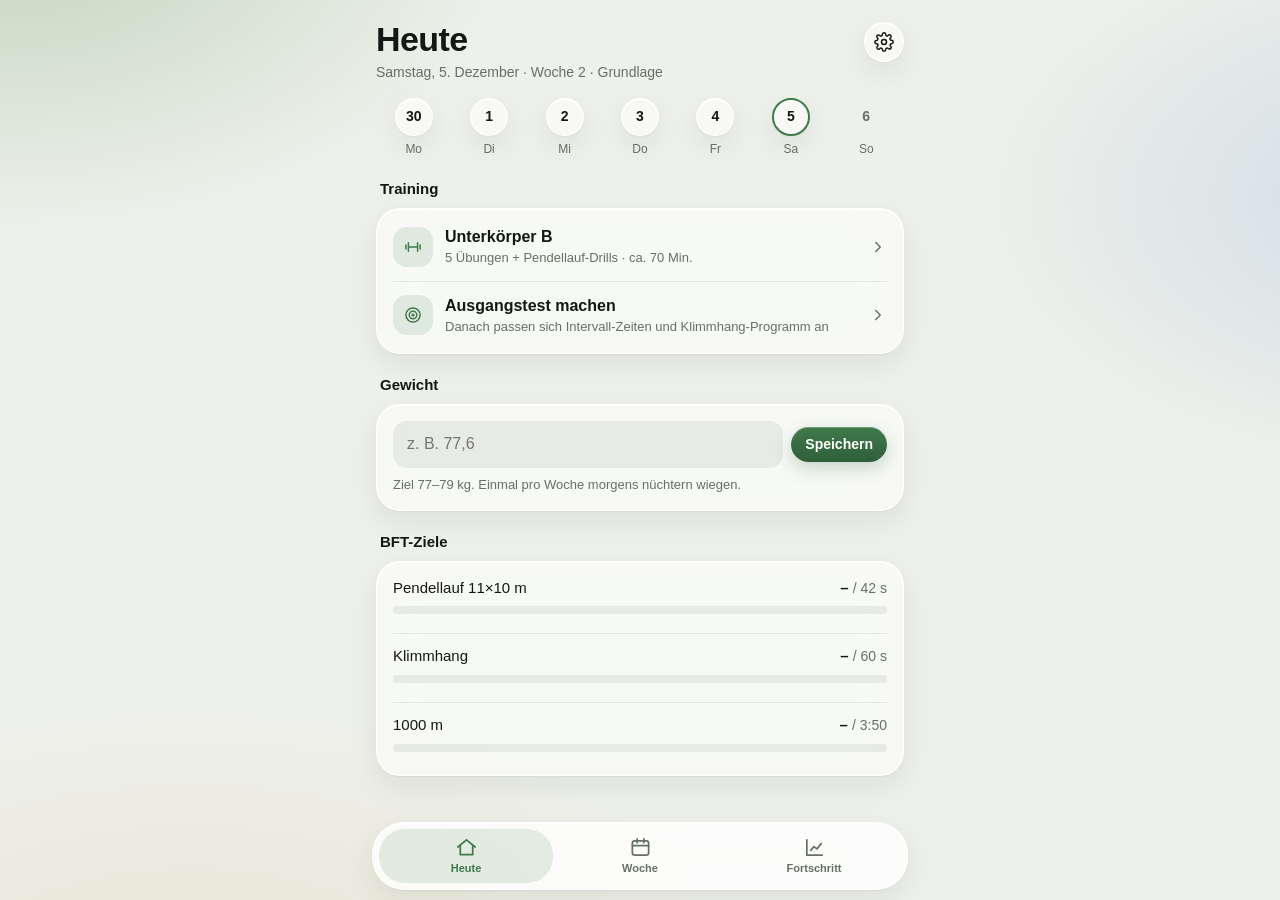
==== index.html @ 56cf2234 "Sporttest Karrierecenter: Termin + automatische Vorbereitung" ====
<!DOCTYPE html>
<html lang="de">
<head>
<meta charset="utf-8">
<meta name="viewport" content="width=device-width, initial-scale=1, viewport-fit=cover">
<title>BFT-Coach Fallschirmjäger</title>
<meta name="apple-mobile-web-app-capable" content="yes">
<meta name="mobile-web-app-capable" content="yes">
<meta name="apple-mobile-web-app-title" content="BFT-Coach">
<meta name="theme-color" content="#2f3b2a">
<style>
  :root{
    --bg:#eef0eb; --ink:#141714; --muted:#677064; --line:rgba(20,30,20,.09);
    --glass:rgba(255,255,255,.58); --glass2:rgba(255,255,255,.78); --gline:rgba(255,255,255,.75); --fill:rgba(118,128,114,.13);
    --accent:#2f5f3a; --accent2:#3f7a4b; --accent-ink:#ffffff; --soft:rgba(63,122,75,.13);
    --warn:#b0620f; --bad:#b8392d; --ok:#2e8a4e; --okfill:rgba(46,138,78,.14);
    --shadow:0 10px 30px rgba(30,45,30,.08),0 1px 2px rgba(30,45,30,.06);
    --hl:inset 0 1px 0 rgba(255,255,255,.9);
    --b1:rgba(120,170,110,.38); --b2:rgba(150,185,215,.36); --b3:rgba(225,205,160,.34);
  }
  @media (prefers-color-scheme: dark){
    :root{ --bg:#090b09; --ink:#eef1ec; --muted:#98a294; --line:rgba(255,255,255,.08);
      --glass:rgba(38,42,38,.52); --glass2:rgba(44,49,44,.76); --gline:rgba(255,255,255,.09); --fill:rgba(255,255,255,.08);
      --accent:#8fd19a; --accent2:#8fd19a; --accent-ink:#0b130c; --soft:rgba(143,209,154,.14);
      --warn:#eaa257; --bad:#ef8273; --ok:#73d18e; --okfill:rgba(115,209,142,.15);
      --shadow:0 10px 30px rgba(0,0,0,.35); --hl:inset 0 1px 0 rgba(255,255,255,.06);
      --b1:rgba(70,130,80,.30); --b2:rgba(60,90,130,.28); --b3:rgba(120,100,60,.22); }
  }
  *{box-sizing:border-box}
  html,body{margin:0;background:var(--bg);color:var(--ink);font-family:-apple-system,BlinkMacSystemFont,"SF Pro Text","Segoe UI",Roboto,Helvetica,Arial,sans-serif;font-size:16px;line-height:1.4;-webkit-font-smoothing:antialiased}
  body::before{content:"";position:fixed;inset:-20%;z-index:-1;background:
    radial-gradient(40% 35% at 15% 8%,var(--b1),transparent 70%),
    radial-gradient(38% 32% at 95% 30%,var(--b2),transparent 70%),
    radial-gradient(45% 35% at 25% 95%,var(--b3),transparent 70%),var(--bg)}
  .glass,.card,.preset,.iconbtn,.day .c,nav,.modal .sheet,.exc,.stat{background:var(--glass);-webkit-backdrop-filter:blur(22px) saturate(170%);backdrop-filter:blur(22px) saturate(170%);border:1px solid var(--gline);box-shadow:var(--shadow),var(--hl)}
  .glass-strong{background:var(--glass2);-webkit-backdrop-filter:blur(30px) saturate(180%);backdrop-filter:blur(30px) saturate(180%);border:1px solid var(--gline);box-shadow:var(--shadow),var(--hl)}
  html,body{height:100%;overflow:hidden;overscroll-behavior:none;position:fixed;inset:0;width:100%}
  #scroller{position:absolute;inset:0;overflow-y:auto;overflow-x:hidden;overscroll-behavior:none;-webkit-overflow-scrolling:touch}
  .wrap{max-width:560px;margin:0 auto;padding:calc(12px + env(safe-area-inset-top)) 16px 120px}
  .modal .sheet{overscroll-behavior:none;overflow-x:hidden;touch-action:pan-y}
  .modal{overscroll-behavior:none}
  .modal .sheet *{max-width:100%}
  .grid2>*,.grid3>*,.grid4>*{min-width:0}
  input[type=date]{-webkit-appearance:none;appearance:none;min-width:0;display:block;min-height:46px;text-align:left}
  input[type=date]::-webkit-date-and-time-value{text-align:left}
  .top{display:flex;justify-content:space-between;align-items:flex-start;gap:10px;margin:10px 0 16px}
  .top h1{font-size:34px;line-height:1.05;margin:0;font-weight:800;letter-spacing:-.6px}
  .top .sub{font-size:14px;color:var(--muted);margin-top:5px}
  .iconbtn{width:40px;height:40px;border-radius:50%;display:flex;align-items:center;justify-content:center;color:var(--ink);padding:0;cursor:pointer}
  .iconbtn svg{width:20px;height:20px}
  .iconbtn:disabled{opacity:.3}
  .sec{font-size:15px;font-weight:700;margin:20px 4px 9px;display:flex;justify-content:space-between;align-items:baseline}
  .sec button.link,.link{font-size:14px;font-weight:600;color:var(--accent2);background:none;border:none;padding:0;cursor:pointer}
  .card{border-radius:24px;padding:4px 16px;margin:0 0 12px}
  .card.pad{padding:16px}
  .row{display:flex;align-items:center;gap:12px;padding:13px 0;border-bottom:1px solid var(--line)}
  .row:last-child{border-bottom:none}
  .row.tap{cursor:pointer}
  .row .ic{width:40px;height:40px;border-radius:14px;background:var(--soft);color:var(--accent2);display:flex;align-items:center;justify-content:center;flex:none}
  .row .ic svg{width:20px;height:20px}
  .row .tx{flex:1;min-width:0}
  .row .t{font-weight:600}
  .row .m{font-size:13px;color:var(--muted);margin-top:1px}
  .row .end{flex:none;color:var(--muted);display:flex;align-items:center;gap:6px;font-size:14px}
  .row .end svg{width:18px;height:18px}
  .done-dot{width:26px;height:26px;border-radius:50%;background:var(--ok);color:#fff;display:flex;align-items:center;justify-content:center}
  .done-dot svg{width:14px;height:14px}
  .muted{color:var(--muted);font-size:14px}
  .small{font-size:13px}
  button{font:inherit;border:none;border-radius:999px;padding:13px 16px;font-weight:600;cursor:pointer;color:var(--ink);touch-action:manipulation;-webkit-tap-highlight-color:transparent;transition:transform .12s ease,opacity .12s}
  button:active{transform:scale(.97)}
  .btn{background:linear-gradient(180deg,var(--accent2),var(--accent));color:var(--accent-ink);width:100%;box-shadow:0 6px 18px rgba(47,95,58,.25),inset 0 1px 0 rgba(255,255,255,.25)}
  .btn2{background:var(--fill);color:var(--ink);width:100%}
  .btn-danger{background:var(--bad);color:#fff;width:100%}
  .btnrow{display:flex;gap:8px;margin-top:12px}
  .btnrow > *{flex:1}
  .mini{padding:8px 14px;font-size:14px;width:auto}
  .pill{padding:9px 16px;font-size:15px;background:var(--fill);color:var(--ink);width:auto}
  .pill.acc{background:var(--accent);color:var(--accent-ink)}
  .ghost{background:var(--fill);padding:9px 14px;font-size:14px;display:inline-flex;align-items:center;gap:6px;width:auto}
  .ghost svg{width:16px;height:16px}
  .chip{background:var(--soft);color:var(--accent2);padding:7px 12px;font-size:14px;display:inline-flex;align-items:center;gap:6px;width:auto;flex:none;font-variant-numeric:tabular-nums}
  .chip svg{width:15px;height:15px}
  table{width:100%;border-collapse:collapse;font-size:14px}
  th,td{text-align:left;padding:9px 4px;border-bottom:1px solid var(--line);vertical-align:top}
  th{font-size:12px;color:var(--muted);font-weight:600}
  tr:last-child td{border-bottom:none}
  tr.cur td{font-weight:700}
  nav{position:fixed;left:12px;right:12px;bottom:calc(10px + env(safe-area-inset-bottom));max-width:536px;margin:0 auto;border-radius:32px;display:flex;justify-content:space-around;padding:6px;z-index:5;background:var(--glass2)}
  nav button{flex:1;background:none;color:var(--muted);padding:7px 4px;font-size:11px;font-weight:600;display:flex;flex-direction:column;align-items:center;gap:2px;border-radius:26px}
  nav button.on{color:var(--accent2);background:var(--soft)}
  nav svg{width:23px;height:23px}
  label{display:block;font-size:13px;color:var(--muted);margin:10px 0 5px}
  input,select,textarea{font:inherit;width:100%;padding:11px 13px;border-radius:14px;border:1px solid transparent;background:var(--fill);color:var(--ink)}
  input:focus,textarea:focus{outline:none;border-color:var(--accent2);background:var(--glass2)}
  input.need{border-color:var(--warn)}
  .grid2{display:grid;grid-template-columns:1fr 1fr;gap:8px}
  .grid3{display:grid;grid-template-columns:1fr 1fr 1fr;gap:8px}
  .grid4{display:grid;grid-template-columns:repeat(4,1fr);gap:6px}
  .stat{border-radius:18px;padding:10px 12px}
  .stat .sv{font-size:20px;font-weight:700;font-variant-numeric:tabular-nums}
  .timer{font-size:60px;font-weight:700;text-align:center;font-variant-numeric:tabular-nums;margin:8px 0;letter-spacing:-1.5px}
  .bar{height:8px;background:var(--fill);border-radius:5px;overflow:hidden;margin:8px 0}
  .bar > div{height:100%;background:var(--accent2);width:0;border-radius:5px}
  .bar.over > div{background:var(--warn)}
  .fb{border-radius:14px;background:var(--fill);padding:9px 12px;margin-top:10px;font-size:14px;font-weight:500;border-left:none;position:relative;padding-left:16px}
  .fb::before{content:"";position:absolute;left:7px;top:9px;bottom:9px;width:3px;border-radius:2px;background:var(--muted)}
  .fb.ok::before{background:var(--ok)} .fb.warn::before{background:var(--warn)} .fb.bad::before{background:var(--bad)} .fb.info::before{background:var(--accent2)}
  ul.tips{margin:4px 0 0 18px;padding:0} ul.tips li{margin:6px 0}
  .scale{display:flex;gap:4px;flex-wrap:wrap}
  .scale button{flex:1;min-width:28px;padding:9px 0;background:var(--fill);font-weight:600;border-radius:12px}
  .scale button.sel{background:var(--accent);color:var(--accent-ink)}
  .toggle{display:flex;align-items:center;justify-content:space-between;gap:10px;padding:12px 0}
  .toggle input{width:auto;transform:scale(1.3);accent-color:var(--accent)}
  .modal{position:fixed;inset:0;background:rgba(0,0,0,.28);-webkit-backdrop-filter:blur(4px);backdrop-filter:blur(4px);display:flex;align-items:flex-end;justify-content:center;z-index:20}
  #dlgModal{z-index:40}
  .modal .sheet{background:var(--glass2);-webkit-backdrop-filter:blur(34px) saturate(180%);backdrop-filter:blur(34px) saturate(180%);width:100%;max-width:560px;border-radius:30px 30px 0 0;padding:16px 16px calc(28px + env(safe-area-inset-bottom));max-height:94vh;overflow:auto;-webkit-overflow-scrolling:touch}
  #sessModal .sheet{height:96vh;max-height:96vh}
  .sheethead{display:flex;justify-content:space-between;align-items:center;gap:10px;margin-bottom:8px}
  .sheethead .ttl{font-weight:700;font-size:19px}
  .shead{position:sticky;top:-16px;z-index:3;margin:-16px -16px 12px;padding:14px 14px 12px;display:flex;align-items:center;justify-content:space-between;gap:8px;background:var(--glass2);-webkit-backdrop-filter:blur(30px);backdrop-filter:blur(30px);border-bottom:1px solid var(--line);border-radius:30px 30px 0 0}
  .shead .sc{text-align:center;min-width:0}
  .shead .st,.st{font-weight:800;font-size:17px}
  .hidden{display:none !important}
  .tag{display:inline-block;font-size:12px;font-weight:600;padding:3px 9px;border-radius:999px;background:var(--fill);color:var(--muted)}
  .tag.g{background:var(--soft);color:var(--accent2)}
  .days{display:flex;justify-content:space-between;margin:0 0 4px}
  .day{display:flex;flex-direction:column;align-items:center;gap:5px;font-size:12px;color:var(--muted);flex:1;cursor:pointer;-webkit-tap-highlight-color:transparent}
  .day .c{width:38px;height:38px;border-radius:50%;display:flex;align-items:center;justify-content:center;font-weight:600;font-size:14px;color:var(--ink)}
  .day.today .c{border:2px solid var(--accent2)}
  .day.done .c{background:var(--accent);color:var(--accent-ink);border-color:var(--accent)}
  .day.rest .c{background:transparent;box-shadow:none;border-color:transparent;-webkit-backdrop-filter:none;backdrop-filter:none;color:var(--muted)}
  .day.sel .c{background:var(--ink);color:var(--bg);border-color:var(--ink)}
  .day.sel{color:var(--ink);font-weight:600}
  .unit{border-radius:18px;padding:12px;margin-top:10px;background:var(--fill)}
  .unit .t{font-weight:700;font-size:16px}
  .exc{border-radius:24px;padding:14px;margin:0 0 12px}
  .exh{display:flex;justify-content:space-between;align-items:flex-start;gap:10px}
  .exn{font-weight:700;font-size:17px;color:var(--accent2)}
  .exf{display:flex;gap:8px;margin-top:10px}
  .sgrid{display:grid;grid-template-columns:34px 1fr 68px 60px 42px;gap:6px;align-items:center}
  .sgrid.sh{margin-top:12px;font-size:11px;font-weight:700;color:var(--muted);letter-spacing:.4px;text-align:center}
  .sgrid.sh div:nth-child(2){text-align:left}
  .srow{margin-top:4px;padding:3px 0;border-radius:14px;transition:background .2s}
  .srow.done{background:var(--okfill)}
  .srow .no{text-align:center;font-weight:700;font-size:14px}
  .srow .prev{font-size:13px;color:var(--muted);white-space:nowrap;overflow:hidden;text-overflow:ellipsis}
  .srow input{padding:9px 4px;text-align:center;border-radius:11px;font-weight:600;font-variant-numeric:tabular-nums}
  .srow input::placeholder{color:var(--muted);opacity:.6;font-weight:500}
  .srow.done input{background:transparent}
  .chk{width:40px;height:38px;border-radius:12px;background:var(--fill);color:var(--muted);padding:0;display:flex;align-items:center;justify-content:center}
  .chk svg{width:18px;height:18px}
  .chk.on{background:var(--ok);color:#fff}
  .restbar{position:fixed;left:12px;right:12px;bottom:calc(14px + env(safe-area-inset-bottom));max-width:536px;margin:0 auto;border-radius:28px;padding:12px 14px;z-index:30}
  .restbar .rtop{display:flex;justify-content:space-between;align-items:center;gap:8px}
  .restbar .rt{font-size:30px;font-weight:800;font-variant-numeric:tabular-nums;line-height:1}
  .restbar .rbtns{display:flex;gap:6px}
  .restbar .pill{padding:9px 12px}
  .rbar{height:6px;background:var(--fill);border-radius:4px;overflow:hidden;margin-top:10px}
  .rbar div{height:100%;background:var(--accent2);border-radius:4px;transition:width .25s linear}
  .optgrid{display:grid;grid-template-columns:repeat(3,1fr);gap:8px}
  .opt{background:var(--fill);font-variant-numeric:tabular-nums}
  .opt.on{background:var(--accent);color:var(--accent-ink)}
  .summary{text-align:center;padding-top:30px}
  .sumic{width:72px;height:72px;border-radius:50%;margin:0 auto 12px;background:var(--ok);color:#fff;display:flex;align-items:center;justify-content:center;box-shadow:0 10px 30px rgba(46,138,78,.35)}
  .sumic svg{width:36px;height:36px}
  .goal{padding:11px 0;border-bottom:1px solid var(--line)}
  .goal:last-child{border-bottom:none}
  .goal .top2{display:flex;justify-content:space-between;font-size:15px}
  .goal .top2 b{font-variant-numeric:tabular-nums}
  details summary{cursor:pointer;font-weight:600;padding:12px 0;list-style:none}
  details summary::-webkit-details-marker{display:none}
  .seg{display:flex;gap:3px;margin:10px 0}
  .seg div{flex:1;height:6px;border-radius:3px;background:var(--fill)}
  .seg div.w{background:var(--soft)} .seg div.cur{background:var(--accent2)} .seg div.d{background:var(--ok)}
  .big{font-size:30px;font-weight:800;font-variant-numeric:tabular-nums;letter-spacing:-.5px}
  .macro{display:grid;grid-template-columns:72px 1fr 92px;align-items:center;gap:10px;font-size:14px;padding:4px 0}
  .macro .v{text-align:right;font-variant-numeric:tabular-nums;color:var(--muted)}
  .presets{display:grid;grid-template-columns:1fr 1fr;gap:8px}
  .preset{border-radius:20px;padding:11px 13px;text-align:left;font-weight:600;font-size:14px;color:var(--ink);display:flex;flex-direction:column;gap:2px;min-height:64px}
  .preset span{font-weight:400;color:var(--muted);font-size:12px}
  .daynav{display:flex;gap:6px;flex-shrink:0}
  .phase{display:flex;gap:3px;margin:10px 0 4px}
  .phase div{height:6px;border-radius:3px;background:var(--fill)}
  .phase div.cur{background:var(--accent2)}
  .inline{display:flex;gap:8px;align-items:center}
  .howto{background:var(--glass);border:1px solid var(--gline);border-radius:16px;padding:0 12px 10px;margin:10px 0}
  .howto summary{padding:10px 0 4px;font-size:14px}
  .live{color:var(--warn);font-weight:600;font-size:13px}
</style>
</head>
<body>
<div id="scroller"><div class="wrap">
  <section id="v-heute"></section>
  <section id="v-woche" class="hidden"></section>
  <section id="v-fortschritt" class="hidden"></section>
</div></div>

<div class="modal hidden" id="sessModal"><div class="sheet" id="sessSheet"></div></div>
<div class="modal hidden" id="dlgModal"><div class="sheet" id="dlgSheet"></div></div>

<nav>
  <button data-v="heute" class="on"><svg viewBox="0 0 24 24" fill="none" stroke="currentColor" stroke-width="1.8" stroke-linecap="round" stroke-linejoin="round"><path d="M3 11.5 12 4l9 7.5"/><path d="M5.5 10v9.5h13V10"/></svg>Heute</button>
  <button data-v="woche"><svg viewBox="0 0 24 24" fill="none" stroke="currentColor" stroke-width="1.8" stroke-linecap="round" stroke-linejoin="round"><rect x="3.5" y="5" width="17" height="15" rx="2.5"/><path d="M3.5 10h17M8.5 3v4M15.5 3v4"/></svg>Woche</button>
  <button data-v="fortschritt"><svg viewBox="0 0 24 24" fill="none" stroke="currentColor" stroke-width="1.8" stroke-linecap="round" stroke-linejoin="round"><path d="M4 20V4M4 20h16"/><path d="M8 15l3.5-4 3 2.5L19 8"/></svg>Fortschritt</button>
</nav>

<script>
(function(){
"use strict";
/* =================== Helfer =================== */
var $ = function(id){ return document.getElementById(id); };
function toTop(){ var sc=document.getElementById("scroller"); if(sc) sc.scrollTop=0; }
/* Kein Federn/Seitwärtsschieben: nur echte Scrollbereiche dürfen vertikal scrollen, und nicht über den Rand hinaus */
(function(){ var sx=0, sy=0, box=null;
  document.addEventListener("touchstart",function(e){ var t=e.touches[0]; sx=t.clientX; sy=t.clientY; box=e.target.closest?e.target.closest(".modal .sheet, #scroller"):null; },{passive:true});
  document.addEventListener("touchmove",function(e){ if(e.touches.length>1) return; var t=e.touches[0], dx=t.clientX-sx, dy=t.clientY-sy;
    if(!box || box.scrollHeight<=box.clientHeight+1){ e.preventDefault(); return; }
    if(Math.abs(dx)>Math.abs(dy)){ e.preventDefault(); return; }
    var top=box.scrollTop<=0, bottom=box.scrollTop+box.clientHeight>=box.scrollHeight-1;
    if((top&&dy>0)||(bottom&&dy<0)) e.preventDefault(); },{passive:false});
})();
function esc(s){ return String(s==null?"":s).replace(/[&<>"]/g,function(c){return {"&":"&amp;","<":"&lt;",">":"&gt;",'"':"&quot;"}[c];}); }
function lsGet(k){ try{return localStorage.getItem(k);}catch(e){return null;} }
function lsSet(k,v){ try{localStorage.setItem(k,v);}catch(e){} }
function lsDel(k){ try{localStorage.removeItem(k);}catch(e){} }
function parseD(s){ var p=s.split("-"); return new Date(+p[0],+p[1]-1,+p[2]); }
function iso(d){ return d.getFullYear()+"-"+("0"+(d.getMonth()+1)).slice(-2)+"-"+("0"+d.getDate()).slice(-2); }
function fmtD(d){ return ("0"+d.getDate()).slice(-2)+"."+("0"+(d.getMonth()+1)).slice(-2)+"."+d.getFullYear(); }
function fmtDs(d){ return ("0"+d.getDate()).slice(-2)+"."+("0"+(d.getMonth()+1)).slice(-2)+"."; }
function today0(){ var d=new Date(); d.setHours(0,0,0,0); return d; }
function addDays(d,n){ return new Date(d.getFullYear(),d.getMonth(),d.getDate()+n); }
function num(v){ return parseFloat(String(v).replace(",",".")); }
function f1(x){ return (Math.round(x*10)/10).toString().replace(".",","); }
function f2(x){ return (Math.round(x*100)/100).toString().replace(".",","); }
function mmss(sec){ if(sec==null||!isFinite(sec)) return "–"; sec=Math.max(0,Math.round(sec)); var m=Math.floor(sec/60), s=sec%60; return m+":"+("0"+s).slice(-2); }
function hms(sec){ sec=Math.max(0,Math.floor(sec)); var h=Math.floor(sec/3600),m=Math.floor(sec%3600/60),s=sec%60; return (h?h+":"+("0"+m).slice(-2):m)+":"+("0"+s).slice(-2); }
function paceStr(kmh){ if(!kmh||!isFinite(kmh)) return "–"; return mmss(3600/kmh)+" /km"; }
function uid(){ return "x"+Date.now().toString(36)+Math.random().toString(36).slice(2,6); }
var DAYS=["So","Mo","Di","Mi","Do","Fr","Sa"];

/* =================== Zustand =================== */
var KEY="bftcoach_v1";
var S={ start:"2026-11-23", dienst:"2027-04-01", offset:0, voice:true, logs:[], weights:[], creatine:{}, food:{}, presets:[] };
(function(){ var r=lsGet(KEY); if(r){ try{ Object.assign(S, JSON.parse(r)); }catch(e){} } if(!S.v2){ if(S.dienst==="2027-01-01") S.dienst="2027-04-01"; S.v2=1; } })();
function save(){ lsSet(KEY, JSON.stringify(S)); }

/* =================== Plan-Engine (wissenschaftliche Logik) =================== */
function startD(){ return parseD(S.start); }
function dienstD(){ return parseD(S.dienst); }
function calWeek(d){ return Math.floor((d - startD())/864e5/7)+1; }
function planWeek(d){ return calWeek(d) - (S.offset||0); }
function mondayOf(d){ var x=new Date(d); var dw=x.getDay(); return addDays(x, dw===0?-6:1-dw); }
// Phasen relativ zum Dienstantritt: Taper 14 Tage (Bosquet 2007), davor 3 Wochen BFT-spezifisch, davor 8 Wochen VO2max, davor Grundlage
function phaseOf(d){
  var dn=dienstD();
  var taper=addDays(dn,-14), b3=addDays(taper,-21), b2=addDays(b3,-56);
  if(d>=dn) return {key:"dienst",name:"Dienstantritt",short:"Dienst"};
  if(d>=taper) return {key:"taper",name:"Taper · Formspitze",short:"Taper"};
  if(d>=b3) return {key:"b3",name:"Block 3 · BFT-spezifisch",short:"Block 3"};
  if(d>=b2) return {key:"b2",name:"Block 2 · VO2max",short:"Block 2"};
  return {key:"b1",name:"Block 1 · Grundlage",short:"Block 1"};
}
function weekMonday(w){ return addDays(startD(),(w-1+(S.offset||0))*7); }
function taperStart(){ return addDays(dienstD(),-14); }
function isDeload(w,ph){ var dl = w<=12 ? (w===4||w===8) : ((w-13)%4===0); if(!(w>0 && dl) || ph.key==="taper") return false; return (taperStart()-weekMonday(w))/864e5 >= 21; }
function isTestFriday(w,d){ var ph=phaseOf(d); if(ph.key==="taper"||ph.key==="dienst") return false; if(isDeload(w,ph)) return true; var fri=addDays(weekMonday(w),4), next=addDays(fri,7); return fri<taperStart() && next>=taperStart(); }
function reduced(w,ph,d){ var o=d?kcOff(d):null; return isDeload(w,ph) || ph.key==="taper" || (o!==null && o>=3 && o<=7); }
/* Sporttest beim Karrierecenter: Abstand in Tagen (Test - Tag), null wenn kein Termin */
function kcOff(d){ if(!S.kc||!S.kc.date) return null; return Math.round((parseD(S.kc.date)-d)/864e5); }
function kcErgo(){ return !S.kc || S.kc.endur!=="lauf"; }
function testFriday(w,d){ var o=kcOff(d); if(o!==null && o>-7 && o<=10) return false; return isTestFriday(w,d); }
function shortPlan(p){
  if(!p) return null;
  if(/^Tempo/.test(p.label)) return {kind:"dist",blocks:[{reps:4,m:200,rest:90,pace:"fast"}],label:"Tempo 4×200 m"};
  if(p.kind==="dist") return {kind:"dist",blocks:[{reps:2,m:500,rest:240,pace:"goal"},{reps:3,m:200,rest:120,pace:"fast"}],label:"Kurz & schnell: 2×500 m + 3×200 m"};
  var r=Math.max(2,Math.ceil(p.reps/2)); return {kind:"time",reps:r,work:p.work,rest:p.rest,label:"Kurz: "+r+"×"+(p.work/60)+" Min."};
}

// Mittwoch: Wochen 1–12 Marsch-Aufbau; danach Marsch nur alle 2 Wochen (Knapik: 2x/Monat ≈ 4x/Monat bei Lauf+Kraft)
var MARCHES=[
 {km:"6",kmT:6,kg:10,type:"marsch",focus:"Rucksack-Sitz & Schrittfrequenz testen",kcal:300},
 {km:"8",kmT:8,kg:12.5,type:"marsch",focus:"Distanz und Gewicht leicht rauf",kcal:450},
 {km:"10",kmT:10,kg:15,type:"marsch",focus:"AGA-Standard",kcal:550},
 {km:"12",kmT:12,kg:15,type:"marsch",focus:"AGA-Abschlussmarsch-Test: unter 120 Min.",kcal:650,test:120},
 {km:"15",kmT:15,kg:17.5,type:"marsch",focus:"Konstantes Tempo",kcal:850},
 {km:"18–20",kmT:19,kg:20,type:"marsch",focus:"Fallschirmjäger-Einstiegsniveau",kcal:1000}];
function isMarchWeek(v){ var dd=addDays(weekMonday(v),2), ph=phaseOf(dd); return v>=1 && v%2===1 && !isDeload(v,ph) && ph.key!=="taper" && ph.key!=="dienst"; }
// Mittwoch: Marsch alle 2 Wochen (Knapik: 2x/Monat reicht bei zusätzlichem Lauf- und Krafttraining), dazwischen langer lockerer Lauf
function wedPlan(w,d){
  var ph=phaseOf(d); if(w<1) w=1;
  if(ph.key==="taper") return {km:"",kmT:0,min:30,kg:0,type:"easy",focus:"Formspitze: 30 Min. locker, keine Märsche mehr",kcal:250};
  if(isDeload(w,ph)) return {km:"5",kmT:5,kg:0,type:"lauf",focus:"Entlastung: lockerer Lauf ohne Gepäck",kcal:0};
  if(isMarchWeek(w)){ var m=0; for(var v=1;v<=w;v++) if(isMarchWeek(v)) m++;
    if(m<=MARCHES.length) return MARCHES[m-1];
    var boots=(d.getMonth()>=6&&d.getMonth()<=8)?" · in Stiefeln":"";
    return (ph.key==="b3" || (m-MARCHES.length)%2===1) ? {km:"12",kmT:12,kg:20,type:"marsch",focus:"Marsch B: kürzer & zügig (6,5 km/h)"+boots,kcal:650} : {km:"18–20",kmT:19,kg:20,type:"marsch",focus:"Marsch A: lang & schwer"+boots,kcal:1000}; }
  return {km:"",kmT:0,min:50,kg:0,type:"long",focus:"Langer lockerer Lauf 45–60 Min. (Grundlage, 80/20-Prinzip)",kcal:300};
}
// Dienstag ab Block 2: zweite, kurze Tempoeinheit für die 1000 m (vor dem Oberkörper-Training)
function tempoPlan(w,d){
  var ph=phaseOf(d); if(isDeload(w,ph)) return null;
  if(ph.key==="b2") return {kind:"dist",blocks:[{reps:6,m:200,rest:90,pace:"fast"}],label:"Tempo 6×200 m"};
  if(ph.key==="b3") return {kind:"dist",blocks:[{reps:8,m:200,rest:90,pace:"fast"}],label:"Tempo 8×200 m"};
  return null;
}
// Donnerstag: Intervalle
function intervalPlan(w,d){
  var ph=phaseOf(d);
  if(isDeload(w,ph)) return null;
  if(w<=2 && ph.key!=="b1" && ph.key!=="taper") return {kind:"time",reps:4+w,work:120,rest:120,label:"Intervalle "+(4+w)+"×2 Min. (Einstieg)"};
  if(ph.key==="b1"){ var idx=((w-1)%4); var reps=[5,6,7][Math.min(idx,2)]; if(w>4){ var r3=Math.min(5+Math.floor((w-1)/4),7); return {kind:"time",reps:r3,work:180,rest:120,label:"Intervalle "+r3+"×3 Min."}; } return {kind:"time",reps:reps,work:120,rest:120,label:"Intervalle "+reps+"×2 Min."}; }
  if(ph.key==="b2"){ var bi=Math.floor((weekMonday(w)-addDays(taperStart(),-77))/864e5/7), up=bi>=3?1:0; return (w%2===1)?{kind:"time",reps:5+up,work:180,rest:120,label:"VO2max "+(5+up)+"×3 Min."}:{kind:"time",reps:4+up,work:240,rest:180,label:"VO2max "+(4+up)+"×4 Min."}; }
  if(ph.key==="b3") return {kind:"dist",blocks:[{reps:3,m:500,rest:240,pace:"goal"},{reps:6,m:200,rest:120,pace:"fast"}],label:"BFT-spezifisch 3×500 m + 6×200 m"};
  if(ph.key==="taper") return {kind:"dist",blocks:[{reps:2,m:500,rest:240,pace:"goal"},{reps:3,m:200,rest:120,pace:"fast"}],label:"Taper: 2×500 m + 3×200 m"};
  return null;
}
function fridayPlan(w,d){
  var ph=phaseOf(d);
  if(isTestFriday(w,d)) return {type:"test"};
  if(ph.key==="taper") return {type:"run",min:25};
  return {type:"run",min:Math.min(25+2*Math.max(0,w-1),45)};
}
// Gym-Vorlagen
var GYM={
 LA:{title:"Unterkörper A",min:65,name:"Unterkörper A · Kraft & Explosiv",ex:[
   {n:"Weitsprung aus dem Stand",t:"jump",sets:4,reps:"3",note:"ZUERST, frisch. Maximal weit, 90 s Pause. Bestweite in cm eintragen."},
   {n:"Kniebeuge",t:"w",sets:4,reps:"5-6",note:"3 Min. Pause. Schwer = gut für Laufökonomie & Sprint."},
   {n:"Rumänisches Kreuzheben",t:"w",sets:3,reps:"6-8"},
   {n:"Wadenheben",t:"w",sets:3,reps:"12-15"},
   {n:"Captain's Chair Beinheben",t:"bw",sets:3,reps:"12-15"}]},
 UA:{title:"Oberkörper A",min:70,name:"Oberkörper A · Kraft + Klimmhang",ex:[
   {n:"Bankdrücken",t:"w",sets:4,reps:"6-8"},
   {n:"Klimmzüge Untergriff",t:"bw",sets:4,reps:"6-10",note:"1–2 Wdh. vor Versagen stoppen. Ab 10 Wdh. Zusatzgewicht."},
   {n:"Military Press",t:"w",sets:3,reps:"6-8"},
   {n:"Langhantelrudern",t:"w",sets:3,reps:"8-10"},
   {n:"Seitheben",t:"w",sets:2,reps:"12-15"},
   {n:"Trizepsdrücken",t:"w",sets:2,reps:"10-12"},
   {n:"Klimmhang Untergriff",t:"hold",sets:3,reps:"max",note:"BFT-Position: Kammgriff, Kinn über der Stange. 3 Min. Pause."}]},
 UB:{title:"Oberkörper B",min:40,name:"Oberkörper B + Klimmhang",ex:[
   {n:"KH-Schrägbankdrücken",t:"w",sets:3,reps:"8-10"},
   {n:"Latziehen V-Griff",t:"w",sets:3,reps:"10-12"},
   {n:"Dips",t:"bw",sets:3,reps:"8-12"},
   {n:"Face Pulls",t:"w",sets:2,reps:"15"},
   {n:"Klimmhang Untergriff",t:"hold",sets:2,reps:"max",note:"Kammgriff, Kinn über der Stange."}]},
 LB:{title:"Unterkörper B",min:70,name:"Pendellauf-Drills + Unterkörper B",drills:true,ex:[
   {n:"Seitliche Sprünge",t:"bw",sets:3,reps:"5/Seite",note:"Explosiv, sauber landen."},
   {n:"Trap-Bar-Kreuzheben",t:"w",sets:3,reps:"5"},
   {n:"Bulgarian Split Squats",t:"w",sets:3,reps:"8/Seite"},
   {n:"Farmers Walk",t:"carry",sets:3,reps:"30-40 m"},
   {n:"Ab-Roller",t:"bw",sets:3,reps:"10"}]}
};
function dayUnits(d){
  var w=planWeek(d), ph=phaseOf(d), dow=d.getDay(), u=[], off=kcOff(d);
  if(off===0) return [{kind:"kc"}];
  if(w<1 || ph.key==="dienst") return u;
  if((dienstD()-d)/864e5<=2.5) return u; // letzte 2 Tage vor Dienstantritt: Ruhe
  if(off===1) return [{kind:"run",plan:{type:"easy",min:15,act:true,focus:"Aktivierung: 15 Min. locker, 3 Steigerungen à 60 m, 2× 10 s Klimmhang. Früh schlafen."}}];
  if(off===2) return u;  // Ruhetag vor dem Sporttest
  if(dow===1) u.push({kind:"gym",key:"LA"});
  if(dow===2){ var tp=tempoPlan(w,d); if(tp) u.push({kind:"interval",plan:tp}); u.push({kind:"gym",key:"UA"}); }
  if(dow===3){ var wp=wedPlan(w,d); u.push({kind: wp.type==="marsch"?"march":"run", plan:wp}); }
  if(dow===4){ var ip=testFriday(w,addDays(d,1))?null:intervalPlan(w,d); if(ip) u.push({kind:"interval",plan:ip}); u.push({kind:"gym",key:"UB"}); }
  if(dow===5 && testFriday(w,d)){ u.push({kind:"test"}); return u; }
  if(dow===5){ var fp=fridayPlan(w,d);
    if(off!==null && off>7 && off<=21 && kcErgo()){ var last=addDays(d,7); u.push({kind:"ergo",plan:{n:(kcOff(last)<=7?2:1)}}); }
    else u.push({kind:"run",plan:{type:"easy",min:fp.min,focus:"Lockerer Lauf im Plauder-Tempo + 4–6 Steigerungen à 80 m"}}); }
  if(dow===6) u.push({kind:"gym",key:"LB"});
  if(off===-1) u=u.filter(function(x){ return x.kind!=="interval"; }).map(function(x){ return x.kind==="march"?{kind:"run",plan:{type:"easy",min:30,focus:"Erholung nach dem Sporttest: 30 Min. locker"}}:x; }); // Tag nach dem Test: nichts Hartes
  // Mini-Formspitze 7 Tage vor dem Sporttest (Volumen runter, Intensität bleibt)
  if(off!==null && off>=3 && off<=7){
    u=u.map(function(x){
      if(x.kind==="march") return {kind:"run",plan:{type:"easy",min:30,focus:"Formspitze Sporttest: 30 Min. locker statt Marsch"}};
      if(x.kind==="interval") return off<=3?null:{kind:"interval",plan:shortPlan(x.plan)};
      if(x.kind==="run" && x.plan.type!=="easy") return {kind:"run",plan:{type:"easy",min:30,focus:"Formspitze Sporttest: locker"}};
      if(x.kind==="gym" && off<=3 && (x.key==="LA"||x.key==="LB")) return {kind:"run",plan:{type:"easy",min:20,focus:"Keine schweren Beine mehr: 20 Min. locker + 3 Steigerungen"}};
      return x; }).filter(Boolean);
  }
  return u;
}
function unitDone(d,unit){
  var ds=iso(d);
  return S.logs.some(function(l){ if(l.date!==ds) return false;
    if(unit.kind==="gym") return l.type==="gym"&&l.key===unit.key;
    if(unit.kind==="march") return l.type==="march";
    if(unit.kind==="run") return l.type==="run";
    if(unit.kind==="interval") return l.type==="interval";
    if(unit.kind==="test"||unit.kind==="kc") return l.type==="test";
    if(unit.kind==="ergo") return l.type==="ergo";
    return false; });
}

/* =================== Leistungswerte =================== */
function tests(){ return S.logs.filter(function(l){return l.type==="test";}).sort(function(a,b){return a.date<b.date?-1:1;}); }
function bestOf(field, better){
  var v=null; S.logs.forEach(function(l){
    var x=null;
    if(l.type==="test") x=l[field];
    if(field==="hang" && l.type==="gym" && l.ex) l.ex.forEach(function(e){ if(e.t==="hold") e.sets.forEach(function(s){ if(s.done&&s.sec) x=Math.max(x||0,s.sec); }); });
    if(field==="sprint" && l.type==="gym" && l.sprints) l.sprints.forEach(function(s){ x = x==null? s : Math.min(x,s); });
    if(x!=null && x>0){ if(v==null || (better==="low"? x<v : x>v)) v=x; }
  }); return v;
}
function lastTest(field){ var t=tests().filter(function(x){return x[field];}); return t.length? t[t.length-1][field] : null; }
function goal1000(){ var t=lastTest("run1000"); if(!t) return 230; return Math.max(210, Math.min(230, t-15)); }
function hangProtocol(){
  var b=bestOf("hang","high");
  if(b==null) return {txt:"Noch kein Wert: halte so lange du kannst und trag die Zeit ein.",sets:null};
  if(b<30) return {txt:"Beste Zeit "+Math.round(b)+" s : 5× 10–15 s halten (60 s Pause) + 3 langsame Negativ-Klimmzüge.",sets:5};
  if(b<45) return {txt:"Beste Zeit "+Math.round(b)+" s : 3× maximal halten, 3 Min. Pause.",sets:null};
  return {txt:"Beste Zeit "+Math.round(b)+" s : 3× maximal mit +2,5–5 kg Zusatzgewicht.",sets:null};
}
function intervalPaceText(ip){
  var t=lastTest("run1000");
  if(ip.kind==="time"){
    if(!t) return "Tempo: hart aber gleichmäßig (ca. 9/10). Die letzte Wiederholung soll so schnell sein wie die erste.";
    var per400=t*0.4*1.06; return "Zieltempo: ca. "+mmss(per400)+" pro 400 m ("+mmss(t*1.06)+" /km) – hart, gleichmäßig.";
  }
  var g=goal1000(); return "500 m in "+mmss(g/2)+" (= dein 1000-m-Ziel "+mmss(g)+"), 200 m in "+mmss(g*0.2-2)+".";
}

/* =================== Sprache & Ton =================== */
var actx=null;
function initAudio(){ try{ if(!actx){ var A=window.AudioContext||window.webkitAudioContext; if(A) actx=new A(); } if(actx&&actx.state==="suspended") actx.resume(); }catch(e){} }
function beep(f,ms){ try{ if(!actx) return; var o=actx.createOscillator(), g=actx.createGain(); o.frequency.value=f||880; o.connect(g); g.connect(actx.destination); g.gain.value=0.15; o.start(); o.stop(actx.currentTime+(ms||180)/1000); }catch(e){} }
function say(t){ if(!S.voice) return; try{ if(window.speechSynthesis){ var u=new SpeechSynthesisUtterance(t); u.lang="de-DE"; speechSynthesis.cancel(); speechSynthesis.speak(u); } }catch(e){} }
var wakeLock=null;
function wake(on){ try{ if(on){ if(navigator.wakeLock&&!wakeLock) navigator.wakeLock.request("screen").then(function(w){wakeLock=w; w.addEventListener&&w.addEventListener("release",function(){wakeLock=null;});}).catch(function(){}); } else if(wakeLock){ wakeLock.release(); wakeLock=null; } }catch(e){} }

/* =================== GPS-Tracker =================== */
function Tracker(){ this.dist=0; this.last=null; this.win=[]; this.id=null; this.status="aus"; this.acc=null; this.active=false; }
Tracker.prototype.hav=function(a,b){ var R=6371000,r=Math.PI/180,dl=(b.lat-a.lat)*r,dn=(b.lon-a.lon)*r; var x=Math.sin(dl/2)*Math.sin(dl/2)+Math.cos(a.lat*r)*Math.cos(b.lat*r)*Math.sin(dn/2)*Math.sin(dn/2); return 2*R*Math.atan2(Math.sqrt(x),Math.sqrt(1-x)); };
Tracker.prototype.start=function(cb){ var me=this; me.cb=cb; me.active=true; if(me.id!==null) return; if(!navigator.geolocation){ me.status="nicht verfügbar"; return; } me.status="suche Signal…"; me.last=null; me.win=[];
  try{ me.id=navigator.geolocation.watchPosition(function(p){ me.onPos(p); }, function(e){ me.status=e.code===1?"verweigert – Standort erlauben":"kein Signal"; if(me.cb) me.cb(); }, {enableHighAccuracy:true,maximumAge:1000,timeout:20000}); }catch(e){ me.status="nicht verfügbar"; } };
Tracker.prototype.stop=function(){ try{ if(this.id!==null) navigator.geolocation.clearWatch(this.id); }catch(e){} this.id=null; this.last=null; this.win=[]; this.active=false; this.status="aus"; };
Tracker.prototype.onPos=function(pos){ var c=pos.coords,t=Date.now(); this.acc=c.accuracy;
  if(c.accuracy>35){ this.status="ungenau (±"+Math.round(c.accuracy)+" m)"; if(this.cb) this.cb(); return; }
  this.status="aktiv (±"+Math.round(c.accuracy)+" m)"; var p={lat:c.latitude,lon:c.longitude,t:t};
  if(this.last){ var d=this.hav(this.last,p), dt=(t-this.last.t)/1000; if(dt<=0) return; var v=d/dt*3.6;
    if(d<Math.max(3,c.accuracy*0.3)){ if(this.cb) this.cb(); return; } if(v>30){ this.last=p; return; }
    this.dist+=d/1000; this.win.push({t:t,d:d}); }
  this.last=p; var cut=t-60000; while(this.win.length&&this.win[0].t<cut) this.win.shift(); if(this.cb) this.cb(); };
Tracker.prototype.speed=function(){ if(this.win.length<3) return null; var span=(this.win[this.win.length-1].t-this.win[0].t)/1000; if(span<25) return null; var d=this.win.reduce(function(s,x){return s+x.d;},0); return d/span*3.6; };

function st(k,v){ return '<div class="stat"><div class="muted small">'+k+'</div><div class="sv">'+v+'</div></div>'; }
/* =================== Icons =================== */
var IC={
 gym:'<svg viewBox="0 0 24 24" fill="none" stroke="currentColor" stroke-width="1.8" stroke-linecap="round"><path d="M6.5 7v10M3.5 9.5v5M17.5 7v10M20.5 9.5v5M6.5 12h11"/></svg>',
 run:'<svg viewBox="0 0 24 24" fill="none" stroke="currentColor" stroke-width="1.8" stroke-linecap="round" stroke-linejoin="round"><circle cx="14.5" cy="4.5" r="1.8"/><path d="M9 20l2.5-5 3 2.5V22M7 11l3-3.5 4 1.5 2 3.5 3 1"/><path d="M11.5 15l1-4"/></svg>',
 pack:'<svg viewBox="0 0 24 24" fill="none" stroke="currentColor" stroke-width="1.8" stroke-linecap="round" stroke-linejoin="round"><path d="M8 6V4.5A1.5 1.5 0 0 1 9.5 3h5A1.5 1.5 0 0 1 16 4.5V6"/><rect x="5" y="6" width="14" height="15" rx="3"/><path d="M9 13h6v4H9z"/></svg>',
 bolt:'<svg viewBox="0 0 24 24" fill="none" stroke="currentColor" stroke-width="1.8" stroke-linecap="round" stroke-linejoin="round"><path d="M13 3 5 13.5h6L10 21l8-10.5h-6z"/></svg>',
 target:'<svg viewBox="0 0 24 24" fill="none" stroke="currentColor" stroke-width="1.8"><circle cx="12" cy="12" r="8.5"/><circle cx="12" cy="12" r="4.5"/><circle cx="12" cy="12" r="1" fill="currentColor"/></svg>',
 rest:'<svg viewBox="0 0 24 24" fill="none" stroke="currentColor" stroke-width="1.8" stroke-linecap="round" stroke-linejoin="round"><path d="M20 14.5A8 8 0 1 1 9.5 4a6.5 6.5 0 0 0 10.5 10.5z"/></svg>',
 chev:'<svg viewBox="0 0 24 24" fill="none" stroke="currentColor" stroke-width="2" stroke-linecap="round" stroke-linejoin="round"><path d="m9 6 6 6-6 6"/></svg>',
 left:'<svg viewBox="0 0 24 24" fill="none" stroke="currentColor" stroke-width="2" stroke-linecap="round" stroke-linejoin="round"><path d="m15 6-6 6 6 6"/></svg>',
 check:'<svg viewBox="0 0 24 24" fill="none" stroke="currentColor" stroke-width="3" stroke-linecap="round" stroke-linejoin="round"><path d="m5 12.5 4.5 4.5L19 7.5"/></svg>',
 gear:'<svg viewBox="0 0 24 24" fill="none" stroke="currentColor" stroke-width="1.8" stroke-linecap="round" stroke-linejoin="round"><circle cx="12" cy="12" r="3"/><path d="M19.4 15a1.7 1.7 0 0 0 .3 1.8l.1.1a2 2 0 1 1-2.8 2.8l-.1-.1a1.7 1.7 0 0 0-1.8-.3 1.7 1.7 0 0 0-1 1.5V21a2 2 0 1 1-4 0v-.1a1.7 1.7 0 0 0-1.1-1.5 1.7 1.7 0 0 0-1.8.3l-.1.1a2 2 0 1 1-2.8-2.8l.1-.1a1.7 1.7 0 0 0 .3-1.8 1.7 1.7 0 0 0-1.5-1H3a2 2 0 1 1 0-4h.1a1.7 1.7 0 0 0 1.5-1.1 1.7 1.7 0 0 0-.3-1.8l-.1-.1a2 2 0 1 1 2.8-2.8l.1.1a1.7 1.7 0 0 0 1.8.3H9a1.7 1.7 0 0 0 1-1.5V3a2 2 0 1 1 4 0v.1a1.7 1.7 0 0 0 1 1.5 1.7 1.7 0 0 0 1.8-.3l.1-.1a2 2 0 1 1 2.8 2.8l-.1.1a1.7 1.7 0 0 0-.3 1.8V9a1.7 1.7 0 0 0 1.5 1H21a2 2 0 1 1 0 4h-.1a1.7 1.7 0 0 0-1.5 1z"/></svg>',
 x:'<svg viewBox="0 0 24 24" fill="none" stroke="currentColor" stroke-width="2" stroke-linecap="round"><path d="M6 6l12 12M18 6 6 18"/></svg>',
 clock:'<svg viewBox="0 0 24 24" fill="none" stroke="currentColor" stroke-width="2" stroke-linecap="round" stroke-linejoin="round"><circle cx="12" cy="13" r="8"/><path d="M12 9v4l2.5 2M9.5 2.5h5"/></svg>',
 play:'<svg viewBox="0 0 24 24" fill="currentColor"><path d="M8 5.5v13l11-6.5z"/></svg>',
 plus:'<svg viewBox="0 0 24 24" fill="none" stroke="currentColor" stroke-width="2" stroke-linecap="round"><path d="M12 5v14M5 12h14"/></svg>'
};
var MONTHS=["Januar","Februar","März","April","Mai","Juni","Juli","August","September","Oktober","November","Dezember"];
var DAYLONG=["Sonntag","Montag","Dienstag","Mittwoch","Donnerstag","Freitag","Samstag"];
function longDate(d){ return DAYLONG[d.getDay()]+", "+d.getDate()+". "+MONTHS[d.getMonth()]; }
function topbar(title,sub){ return '<div class="top"><div><h1>'+esc(title)+'</h1>'+(sub?'<div class="sub">'+sub+'</div>':'')+'</div><button class="iconbtn" data-settings aria-label="Einstellungen">'+IC.gear+'</button></div>'; }
function bindTop(el){ Array.prototype.forEach.call(el.querySelectorAll("[data-settings]"),function(b){ b.onclick=openSettings; }); }

/* =================== Rendering =================== */
var view="heute", weekView=null, foodDay=null, heuteDay=null, keepFoodDay=false;
function render(){
  if(view==="heute") renderHeute();
  if(view==="woche") renderWoche();
  if(view==="fortschritt") renderFort();
}
function phaseName(ph){ return {b1:"Grundlage",b2:"VO2max",b3:"BFT-spezifisch",taper:"Formspitze",dienst:"Dienst"}[ph.key]; }
function unitInfo(u){
  if(u.kind==="gym"){ var g=GYM[u.key]; return {ic:IC.gym,t:g.title,m:g.ex.length+(g.drills?" Übungen + Pendellauf-Drills":" Übungen")+" · ca. "+g.min+" Min."}; }
  if(u.kind==="march") return {ic:IC.pack,t:"Marsch "+u.plan.km+" km",m:String(u.plan.kg).replace(".",",")+" kg Gepäck · 6,0–6,5 km/h"};
  if(u.kind==="run"){ var p=u.plan; if(p.type==="easy") return {ic:IC.run,t:"Lockerer Lauf",m:p.min+" Min. Plauder-Tempo + Steigerungen"}; if(p.type==="long") return {ic:IC.run,t:"Langer Lauf",m:"45–60 Min. locker"}; return {ic:IC.run,t:"Lauf "+p.km+" km",m:"locker, ohne Gepäck"}; }
  if(u.kind==="interval") return {ic:IC.bolt,t:u.plan.label.replace("BFT-spezifisch ","").replace("Taper: ",""),m:"Laufbahn · danach Oberkörper"};
  if(u.kind==="test") return {ic:IC.target,t:"BFT-Test",m:"Pendellauf, Klimmhang, 1000 m"};
  if(u.kind==="kc") return {ic:IC.target,t:"Sporttest Karrierecenter",m:"Pendellauf, Klimmhang, "+(S.kc&&S.kc.endur==="ergo"?"3000 m Ergometer":S.kc&&S.kc.endur==="lauf"?"1000 m":"1000 m oder Ergometer")};
  if(u.kind==="ergo") return {ic:IC.bolt,t:"Fahrradergometer",m:(S.kc&&S.kc.endur==="ergo"?"":"Falls Ergometer im Test · ")+(u.plan.n===2?"3000 m Probefahrt":"5× 1 Min. hart")+" · Gym-Rad"};
  return {ic:"",t:"",m:""};
}
function unitRows(d,clickable){
  var units=dayUnits(d), h="";
  if(!units.length) return '<div class="row"><div class="ic">'+IC.rest+'</div><div class="tx"><div class="t">Ruhetag</div><div class="m">Erholung, 8 Std. Schlaf</div></div></div>';
  units.forEach(function(u,i){ var inf=unitInfo(u), dn=unitDone(d,u), live=u.kind==="gym"&&!!gymDraft(u.key,iso(d));
    h+='<div class="row tap" data-u="'+i+'" data-d="'+iso(d)+'"><div class="ic">'+inf.ic+'</div><div class="tx"><div class="t">'+esc(inf.t)+'</div><div class="m">'+esc(inf.m)+'</div></div><div class="end">'+(live?'<span class="live">Läuft</span>'+IC.chev:dn?'<span class="done-dot">'+IC.check+'</span>':IC.chev)+'</div></div>'; });
  return h;
}
function bindUnits(el){ Array.prototype.forEach.call(el.querySelectorAll("[data-u]"),function(r){ r.onclick=function(){ var d=parseD(r.getAttribute("data-d")); openUnit(dayUnits(d)[+r.getAttribute("data-u")], d); }; }); }
function weekStrip(ref,sel){
  var mon=mondayOf(ref), t=today0(), h='<div class="days">';
  for(var i=0;i<7;i++){ var d=addDays(mon,i), us=dayUnits(d), dn=us.length&&us.every(function(u){return unitDone(d,u);});
    h+='<div class="day'+(+d===+t?' today':'')+(sel&&+d===+sel&&+d!==+t?' sel':'')+(dn?' done':'')+(!us.length?' rest':'')+'" data-day="'+iso(d)+'"><div class="c">'+(dn?IC.check.replace('stroke-width="3"','stroke-width="3" width="14" height="14"'):d.getDate())+'</div>'+DAYS[d.getDay()]+'</div>'; }
  return h+'</div>';
}

function renderHeute(){
  var el=$("v-heute"), t=today0(), d=heuteDay?parseD(heuteDay):t, isT=+d===+t, w=planWeek(d), ph=phaseOf(d), h="";
  var sub= planWeek(t)<1 && isT ? "Plan startet am "+fmtD(startD()) : ph.key==="dienst" ? longDate(d)+" · Dienstantritt" : longDate(d)+" · Woche "+w+" · "+phaseName(ph);
  h+=topbar(isT?"Heute":DAYLONG[d.getDay()],sub);
  h+=weekStrip(isT?t:d,d);
  if(!isT) h+='<div style="text-align:center;margin:6px 0 2px"><button class="link" id="toToday">Zurück zu heute</button></div>';
  var ko=kcOff(t);
  if(ko!==null && ko>=0 && ko<=70){
    var kt= ko===0?"Heute ist dein Sporttest. Gut frühstücken, 10 Min. aufwärmen. Viel Erfolg!":ko<=2?"Ruhe und Aktivierung. Viel schlafen, normal essen.":ko<=7?"Formspitze: halbe Sätze, kein Marsch, kurze und schnelle Intervalle.":ko<=21?(kcErgo()?"Vorbereitung: Freitags Fahrradergometer statt Lauf.":"Training läuft normal, ab 7 Tagen vorher Formspitze."):"Training läuft normal weiter. Die Vorbereitung startet 3 Wochen vorher.";
    h+='<div class="card pad" style="margin-top:12px"><div class="inline" style="justify-content:space-between"><div><div class="muted small">Sporttest Karrierecenter</div><div style="font-weight:700;font-size:18px">'+(ko===0?'Heute':ko===1?'Morgen':'In '+ko+' Tagen')+'</div></div><span class="tag g">'+fmtDs(parseD(S.kc.date))+'</span></div><div class="muted small" style="margin-top:6px">'+kt+'</div></div>';
  }
  if(w>=1 && ph.key!=="dienst"){
    var note = isDeload(w,ph)?"Entlastungswoche – halbe Sätze, Freitag BFT-Test.":ph.key==="taper"?"Formspitze – halbes Volumen, Intensität bleibt.":"";
    h+='<div class="sec">Training</div>';
    if(note) h+='<div class="muted small" style="margin:-4px 2px 8px">'+note+'</div>';
    h+='<div class="card">'+unitRows(d,true);
    if(isT && !tests().length) h+='<div class="row tap" id="baseTest"><div class="ic">'+IC.target+'</div><div class="tx"><div class="t">Ausgangstest machen</div><div class="m">Danach passen sich Intervall-Zeiten und Klimmhang-Programm an</div></div><div class="end">'+IC.chev+'</div></div>';
    h+='</div>';
  }
  if(isT){
    var lw=lastWeight();
    h+='<div class="sec">Gewicht</div><div class="card pad"><div class="inline"><input id="wIn" inputmode="decimal" placeholder="'+(lw?f1(lw)+" kg":"z. B. 77,6")+'"><button class="btn mini" id="wSave">Speichern</button></div>'+weightAdvice()+'</div>';
    h+='<div class="sec">BFT-Ziele</div>'+goalsCard();
  }
  el.innerHTML=h; bindTop(el); bindUnits(el);
  Array.prototype.forEach.call(el.querySelectorAll("[data-day]"),function(x){ x.onclick=function(){ var v=x.getAttribute("data-day"); heuteDay= v===iso(t)?null:v; render(); }; });
  var tt=$("toToday"); if(tt) tt.onclick=function(){ heuteDay=null; render(); };
  var bt=$("baseTest"); if(bt) bt.onclick=function(){ openUnit({kind:"test"}, t); };
  var ws=$("wSave"); if(ws) ws.onclick=function(){ var v=num($("wIn").value); if(!(v>40&&v<150)) return; S.weights=S.weights.filter(function(x){return x.date!==iso(t);}); S.weights.push({date:iso(t),kg:v}); S.weights.sort(function(a,b){return a.date<b.date?-1:1;}); save(); render(); };
}
function lastWeight(){ return S.weights.length? S.weights[S.weights.length-1].kg : null; }
function weightAdvice(){
  var ws=S.weights; if(ws.length<2) return '<div class="muted small" style="margin-top:8px">Ziel 77–79 kg. Einmal pro Woche morgens nüchtern wiegen.</div>';
  var last=ws[ws.length-1], ref=null; for(var i=ws.length-2;i>=0;i--){ if((parseD(last.date)-parseD(ws[i].date))/864e5>=21){ ref=ws[i]; break; } }
  if(!ref) return '<div class="muted small" style="margin-top:8px">Ziel 77–79 kg. Trend nach 3 Wochen Messungen.</div>';
  var days=(parseD(last.date)-parseD(ref.date))/864e5, pm=(last.kg-ref.kg)/days*30, txt=(pm>0?'+':'')+f1(pm)+' kg/Monat';
  if(last.kg>79.5||pm>0.6) return '<div class="fb warn">Trend '+txt+' – steigt zu schnell. Kalorien etwas senken.</div>';
  if(last.kg<76.5||pm<-0.8) return '<div class="fb warn">Trend '+txt+' – Gewicht fällt. Mehr essen.</div>';
  return '<div class="muted small" style="margin-top:8px">Trend '+txt+' · im Zielbereich</div>';
}
function goalsCard(){
  var sp=bestOf("sprint","low"), hg=bestOf("hang","high"), r=bestOf("run1000","low");
  function g(name,val,fmt,goal,goalTxt,lowBetter,worst){ var pct=0; if(val!=null){ pct= lowBetter? (worst-val)/(worst-goal)*100 : (val-worst)/(goal-worst)*100; pct=Math.max(3,Math.min(100,pct)); }
    return '<div class="goal"><div class="top2"><span>'+name+'</span><span><b>'+(val!=null?fmt(val):'–')+'</b> <span class="muted">/ '+goalTxt+'</span></span></div><div class="bar"><div style="width:'+pct+'%"></div></div></div>'; }
  return '<div class="card">'+g("Pendellauf 11×10 m",sp,function(v){return f1(v)+" s";},42,"42 s",true,60)+g("Klimmhang",hg,function(v){return Math.round(v)+" s";},60,"60 s",false,5)+g("1000 m",r,function(v){return mmss(v);},230,"3:50",true,390)+'</div>';
}

/* ---------- Woche ---------- */
function renderWoche(){
  var el=$("v-woche"), t=today0(), cw=Math.max(1,planWeek(t));
  if(weekView==null) weekView=cw;
  var w=weekView, mon=weekMonday(w), ph=phaseOf(addDays(mon,3)), endW=planWeek(addDays(dienstD(),-1));
  var sub=fmtDs(mon)+" – "+fmtDs(addDays(mon,6))+" · "+phaseName(ph)+(isDeload(w,ph)?" · Entlastung":"");
  var h='<div class="top"><div><h1>Woche '+w+'</h1><div class="sub">'+sub+'</div></div><div class="daynav"><button class="iconbtn" id="wPrev" '+(w<=1?'disabled':'')+'>'+IC.left+'</button><button class="iconbtn" id="wNext" '+(w>=endW?'disabled':'')+'>'+IC.chev+'</button><button class="iconbtn" data-settings>'+IC.gear+'</button></div></div>';
  for(var i=0;i<7;i++){ var d=addDays(mon,i), past=d<t, isT=+d===+t;
    h+='<div class="sec" style="margin-top:12px">'+DAYLONG[d.getDay()]+' <span class="muted small" style="font-weight:500">'+fmtDs(d)+(isT?' · heute':'')+'</span></div><div class="card">'+unitRows(d,true)+'</div>'; }
  // Phasen
  var dn=dienstD(), tp=taperStart(), b3=addDays(tp,-21), b2=addDays(b3,-56), st0=startD(), total=(dn-st0)/864e5;
  var parts=[["b1","Grundlage",st0,b2],["b2","VO2max",b2,b3],["b3","BFT-spezifisch",b3,tp],["taper","Formspitze",tp,dn]].filter(function(p){return p[3]>st0;}).map(function(p){ if(p[2]<st0) p[2]=st0; return p; });
  h+='<div class="sec">Phasen bis zum Dienstantritt</div><div class="card pad"><div class="phase">'+parts.map(function(p){ return '<div class="'+(phaseOf(t).key===p[0]?'cur':'')+'" style="flex:'+((p[3]-p[2])/864e5/total)+'"></div>'; }).join("")+'</div>';
  h+='<table>'+parts.map(function(p){ return '<tr class="'+(phaseOf(t).key===p[0]?'cur':'')+'"><td>'+p[1]+'</td><td class="muted">'+fmtDs(p[2])+' – '+fmtDs(addDays(p[3],-1))+'</td></tr>'; }).join("")+'<tr><td>Dienstantritt</td><td class="muted">'+fmtD(dn)+'</td></tr></table></div>';
  el.innerHTML=h; bindTop(el); bindUnits(el);
  $("wPrev").onclick=function(){ if(weekView>1){ weekView--; render(); toTop();} };
  $("wNext").onclick=function(){ if(weekView<endW){ weekView++; render(); toTop();} };
}

/* ---------- Fortschritt ---------- */
function renderFort(){
  var el=$("v-fortschritt"), h=topbar("Fortschritt","");
  h+='<div class="sec">BFT-Ziele <button class="link" id="fTest">Test machen</button></div>'+goalsCard();
  var ts=tests();
  h+='<div class="sec">Tests</div><div class="card pad">';
  if(!ts.length) h+='<div class="muted">Noch kein Test gespeichert.</div>';
  else { h+='<table><tr><th>Datum</th><th>Pendel</th><th>Hang</th><th>1000 m</th></tr>'; ts.slice().reverse().forEach(function(x){ h+='<tr><td>'+fmtDs(parseD(x.date))+'</td><td>'+(x.sprint?f1(x.sprint)+' s':'–')+'</td><td>'+(x.hang?Math.round(x.hang)+' s':'–')+'</td><td>'+(x.run1000?mmss(x.run1000):'–')+'</td></tr>'; }); h+='</table>';
    var rp=ts.filter(function(x){return x.run1000;}); if(rp.length>1) h+=lineChart(rp.map(function(x){return {d:x.date,v:x.run1000};}),"1000 m Sek.",230,true); }
  h+='</div>';
  if(S.weights.length>1) h+='<div class="sec">Gewicht</div><div class="card pad">'+lineChart(S.weights.map(function(x){return {d:x.date,v:x.kg};}),"kg",null,false)+'</div>';
  var lifts=["Kniebeuge","Bankdrücken","Trap-Bar-Kreuzheben","Military Press","Klimmzüge Untergriff"], best={};
  S.logs.forEach(function(l){ if(l.type==="gym"&&l.ex) l.ex.forEach(function(e){ if(lifts.indexOf(e.n)>=0) e.sets.forEach(function(s){ if(s.done){ var e1=e.t==="bw"?(s.r||0):(s.w||0)*(1+(s.r||0)/30); if(!best[e.n]||e1>best[e.n].v) best[e.n]={v:e1,s:s}; } }); }); });
  h+='<div class="sec">Kraft · Bestwerte</div><div class="card">'; var any=false;
  lifts.forEach(function(n){ if(best[n]){ any=true; var s=best[n].s; h+='<div class="row"><div class="tx">'+n+'</div><div class="end" style="color:var(--ink);font-weight:600">'+(s.w?f1(s.w)+' kg × ':'')+(s.r||0)+'</div></div>'; } });
  if(!any) h+='<div class="row"><div class="tx muted">Noch keine Gym-Einheit gespeichert.</div></div>'; h+='</div>';
  var logs=S.logs.slice().sort(function(a,b){return a.date<b.date?1:-1;}).slice(0,40);
  h+='<div class="sec">Verlauf</div><div class="card">';
  if(!logs.length) h+='<div class="row"><div class="tx muted">Noch nichts eingetragen.</div></div>';
  logs.forEach(function(l){ h+='<div class="row"><div class="tx"><div class="t">'+logTitle(l)+'</div><div class="m">'+fmtD(parseD(l.date))+' · '+esc(logSub(l))+'</div></div><button class="iconbtn" style="box-shadow:none;background:none;color:var(--muted)" data-del="'+l.id+'">'+IC.x+'</button></div>'; });
  h+='</div>';
  el.innerHTML=h; bindTop(el);
  $("fTest").onclick=function(){ openUnit({kind:"test"}, today0()); };
  Array.prototype.forEach.call(el.querySelectorAll("[data-del]"),function(b){ b.onclick=function(){ var id=b.getAttribute("data-del"); confirmDlg("Eintrag löschen?","Wird dauerhaft entfernt.","Löschen",function(){ S.logs=S.logs.filter(function(l){return l.id!==id;}); save(); render(); },true); }; });
}
function logTitle(l){ return l.type==="gym"?(GYM[l.key]?GYM[l.key].title:"Gym"):l.type==="march"?"Marsch":l.type==="run"?"Lauf":l.type==="interval"?"Intervalle":l.type==="test"?(l.kc?"Sporttest Karrierecenter":"BFT-Test"):l.type==="ergo"?"Fahrradergometer":l.type; }
function logSub(l){
  if(l.type==="march") return f2(l.km)+" km · "+(l.kg||0)+" kg · "+hms(l.sec)+" · "+f1(l.kmh)+" km/h";
  if(l.type==="run") return f2(l.km||0)+" km · "+hms(l.sec)+(l.kmh?" · "+paceStr(l.kmh):"");
  if(l.type==="interval") return (l.reps||[]).map(function(r){ return r.m? mmss(r.sec): mmss(r.sec); }).join(" / ");
  if(l.type==="ergo") return l.sec?"3000 m in "+mmss(l.sec):"Kennenlernen + Intervalle";
  if(l.type==="test"&&l.ergo3000) return "Pendel "+(l.sprint?f1(l.sprint)+" s":"–")+" · Hang "+(l.hang?Math.round(l.hang)+" s":"–")+" · Ergo "+mmss(l.ergo3000);
  if(l.type==="test") return "Pendel "+(l.sprint?f1(l.sprint)+" s":"–")+" · Hang "+(l.hang?Math.round(l.hang)+" s":"–")+" · 1000 m "+(l.run1000?mmss(l.run1000):"–");
  if(l.type==="gym"){ var n=0; (l.ex||[]).forEach(function(e){ e.sets.forEach(function(s){ if(s.done) n++; }); }); return n+" Sätze"+(l.sprints&&l.sprints.length?" · Pendel "+l.sprints.map(function(x){return f1(x);}).join("/")+" s":""); }
  return "";
}
function lineChart(pts,label,goal,lowBetter){
  if(pts.length<1) return "";
  var W=320,H=120,pad=30, vs=pts.map(function(p){return p.v;}); if(goal!=null) vs.push(goal);
  var mn=Math.min.apply(null,vs), mx=Math.max.apply(null,vs); if(mx===mn){ mx+=1; mn-=1; } var span=mx-mn; mn-=span*0.12; mx+=span*0.12;
  var isT=label.indexOf("Sek")>=0, fmt=function(v){ return isT?mmss(v):f1(v); };
  var x=function(i){ return pad + (pts.length===1? (W-pad)/2 : i*(W-pad-8)/(pts.length-1)); }, y=function(v){ return 8+(mx-v)/(mx-mn)*(H-28); };
  var s='<svg viewBox="0 0 '+W+' '+H+'" width="100%" role="img" aria-label="'+label+'" style="margin-top:8px">';
  [mn+(mx-mn)*0.15, mx-(mx-mn)*0.15].forEach(function(v){ s+='<line x1="'+pad+'" x2="'+W+'" y1="'+y(v)+'" y2="'+y(v)+'" stroke="var(--line)"/><text x="0" y="'+(y(v)+4)+'" font-size="10" fill="var(--muted)">'+fmt(v)+'</text>'; });
  if(goal!=null) s+='<line x1="'+pad+'" x2="'+W+'" y1="'+y(goal)+'" y2="'+y(goal)+'" stroke="var(--ok)" stroke-dasharray="3 4"/>';
  s+='<polyline fill="none" stroke="var(--accent)" stroke-width="2" points="'+pts.map(function(p,i){return x(i)+","+y(p.v);}).join(" ")+'"/>';
  pts.forEach(function(p,i){ s+='<circle cx="'+x(i)+'" cy="'+y(p.v)+'" r="3" fill="var(--accent)"/>'; });
  s+='<text x="'+pad+'" y="'+(H-2)+'" font-size="10" fill="var(--muted)">'+fmtDs(parseD(pts[0].d))+'</text><text x="'+W+'" y="'+(H-2)+'" font-size="10" text-anchor="end" fill="var(--muted)">'+fmtDs(parseD(pts[pts.length-1].d))+'</text></svg>';
  return s;
}

/* ---------- Einstellungen & Hintergrund ---------- */
function openSettings(){
  var cw=calWeek(today0());
  openDlg('<div class="sheethead"><div class="ttl">Einstellungen</div><button class="iconbtn" id="sX">'+IC.x+'</button></div>'+
    '<div class="grid2"><div><label>Start Woche 1</label><input type="date" id="sStart" value="'+S.start+'"></div><div><label>Dienstantritt</label><input type="date" id="sDienst" value="'+S.dienst+'"></div></div>'+
    '<label>Sporttest Karrierecenter (falls in der Einladung)</label><div class="grid2"><div><input type="date" id="sKc" value="'+(S.kc&&S.kc.date||"")+'"></div><div><select id="sKcE"><option value="?"'+(!S.kc||S.kc.endur==="?"?' selected':'')+'>Ausdauer: unbekannt</option><option value="ergo"'+(S.kc&&S.kc.endur==="ergo"?' selected':'')+'>3000 m Ergometer</option><option value="lauf"'+(S.kc&&S.kc.endur==="lauf"?' selected':'')+'>1000 m Lauf</option></select></div></div>'+
    (S.kc&&S.kc.date?'<div class="btnrow"><button class="ghost" id="sKcDel">Sporttest-Termin entfernen</button></div>':'')+
    '<div class="toggle" style="border-bottom:1px solid var(--line)"><span>Sprachansagen</span><input type="checkbox" id="sVoice" '+(S.voice?'checked':'')+'></div>'+
    '<div class="btnrow"><button class="btn" id="sSave">Speichern</button></div>'+
    '<div class="sec">Plan anpassen</div><div class="muted small">Bei Schmerzen, Krankheit oder einer verpassten Woche: wiederholen statt steigern.</div>'+
    '<div class="btnrow"><button class="btn2" id="sRepeat" '+(cw<1?'disabled':'')+'>Diese Woche wiederholen</button>'+(S.offset?'<button class="btn2" id="sUndo">Rückgängig ('+S.offset+')</button>':'')+'</div>'+
    '<div class="sec">Daten</div><div class="muted small">Alles liegt nur auf diesem Handy. Backup ab und zu in deine Notizen kopieren.</div>'+
    '<div class="btnrow"><button class="btn2" id="bOut">Backup kopieren</button><button class="btn2" id="bIn">Backup einfügen</button></div>'+
    '<div class="sec">Hintergrund</div>'+backgroundHtml());
  $("sX").onclick=closeDlg;
  $("sSave").onclick=function(){ var a=$("sStart").value,b=$("sDienst").value; if(a) S.start=iso(mondayOf(parseD(a))); if(b) S.dienst=b; var kd=$("sKc").value; S.kc=kd?{date:kd,endur:$("sKcE").value}:null; S.voice=$("sVoice").checked; weekView=null; save(); closeDlg(); render(); };
  var kdl=$("sKcDel"); if(kdl) kdl.onclick=function(){ S.kc=null; save(); closeDlg(); render(); };
  $("sVoice").onchange=function(){ S.voice=$("sVoice").checked; save(); };
  var r=$("sRepeat"); if(r) r.onclick=function(){ S.offset=(S.offset||0)+1; weekView=null; save(); closeDlg(); render(); toast("Diese Woche wird wiederholt."); };
  var u=$("sUndo"); if(u) u.onclick=function(){ S.offset=Math.max(0,(S.offset||0)-1); weekView=null; save(); closeDlg(); render(); };
  $("bOut").onclick=function(){ var txt=JSON.stringify(S); try{ navigator.clipboard.writeText(txt).then(function(){ toast("Backup kopiert. In deine Notizen einfügen."); },function(){ showText(txt); }); }catch(e){ showText(txt); } };
  $("bIn").onclick=importDlg;
}
function backgroundHtml(){
  function d(t,b){ return '<details style="border-bottom:1px solid var(--line)"><summary>'+t+'</summary><div class="muted" style="padding-bottom:12px">'+b+'</div></details>'; }
  return d("Warum der Plan so aufgebaut ist",'<ul class="tips"><li>Kraft und Ausdauer vertragen sich: Maximalkraft und Muskelaufbau leiden kaum, nur die Explosivkraft – deshalb Sprünge immer zuerst (Schumann 2022).</li><li>1000 m sind überwiegend aerob – Grundlagenläufe und VO2max-Intervalle sind der Haupthebel (Duffield 2005).</li><li>VO2max-Intervalle: ≥ 2 Min. pro Wiederholung, ≥ 15 Min. hart pro Einheit, über 4–12 Wochen (Wen 2019).</li><li>80/20: ca. 80 % locker, 20 % hart.</li><li>Schweres Krafttraining plus Sprünge macht Läufer schneller (Llanos-Lagos 2024).</li><li>Märsche alle 2 Wochen: 2× pro Monat bringt bei zusätzlichem Lauf- und Krafttraining so viel wie 4× (Knapik) und spart Kraft für den BFT.</li><li>Ab Block 2 zweite Tempoeinheit (200er am Dienstag): mehr Training im 1000-m-Tempo, ohne zusätzlichen Lauftag.</li><li>Formspitze: 2 Wochen, Volumen −40–60 %, Intensität bleibt (Bosquet 2007).</li></ul>')+
   d("Vorbereitung Sporttest Karrierecenter",'<ul class="tips"><li>Datum und Ausdauer-Disziplin trägst du im Zahnrad ein. Der Plan stellt sich automatisch um.</li><li>3 bis 1 Woche vorher: freitags Fahrradergometer (Kennenlernen, dann 3000 m Probefahrt). Auf ungewohnten Geräten verbessert schon wenig Übung Technik und Tempoeinteilung.</li><li>7 Tage vorher Formspitze: halbe Sätze, kein Marsch, Intervalle halbiert bei gleichem Tempo (Bosquet 2007: Volumen runter, Intensität halten).</li><li>3 Tage vorher keine schweren Beine mehr, 2 Tage vorher Ruhetag, am Vortag kurze Aktivierung.</li><li>Kein zusätzlicher BFT-Test in den 10 Tagen davor.</li></ul>')+
   d("BFT-Ablauf",'<ul class="tips"><li>Pendellauf 11×10 m: Start aus der Bauchlage. Bestehen unter 60 s, sehr gut um 42 s.</li><li>Klimmhang: Kammgriff (Untergriff), Kinn über der Stange. Bestehen ab 5 s, Bestnote ab ca. 65 s.</li><li>1000 m: 2,5 Runden. Bestehen unter 6:30.</li><li>Wende: tief, mit dem äußeren Fuß bremsen, kurze Schritte.</li></ul>')+
   d("Warnsignale",'<ul class="tips"><li>Punktueller Schienbeinschmerz, stechendes Knie, steife Achillessehne am Morgen.</li><li>Leistung sinkt 2 Wochen in Folge, schlechter Schlaf.</li><li>Dann: Freitagslauf weglassen, Woche wiederholen. Bleibt es, ärztlich abklären.</li></ul>');
}

/* =================== Navigation & Dialoge =================== */
var VIEWS=["heute","woche","fortschritt"];
function show(v){ if(VIEWS.indexOf(v)<0) v="heute"; view=v; VIEWS.forEach(function(x){ $("v-"+x).classList.toggle("hidden",x!==v); });
  Array.prototype.forEach.call(document.querySelectorAll("nav button"),function(b){ b.classList.toggle("on",b.getAttribute("data-v")===v); }); if(v==="essen"){ if(!keepFoodDay) foodDay=iso(today0()); keepFoodDay=false; } if(v==="heute") heuteDay=null; if(v==="woche") weekView=null; render(); toTop(); }
Array.prototype.forEach.call(document.querySelectorAll("nav button"),function(b){ b.onclick=function(){ var v=b.getAttribute("data-v"); if(location.hash!=="#"+v) location.hash=v; else show(v); }; });
window.addEventListener("hashchange",function(){ show(location.hash.replace("#","")); });
function openDlg(h){ $("dlgSheet").innerHTML=h; $("dlgModal").classList.remove("hidden"); }
function closeDlg(){ $("dlgModal").classList.add("hidden"); }
function confirmDlg(t,x,ok,fn,danger){ openDlg('<div class="sheethead"><div class="ttl">'+esc(t)+'</div></div><p class="muted">'+esc(x)+'</p><div class="btnrow"><button class="btn2" id="cNo">Abbrechen</button><button class="'+(danger?'btn-danger':'btn')+'" id="cYes">'+esc(ok)+'</button></div>'); $("cNo").onclick=closeDlg; $("cYes").onclick=function(){ closeDlg(); fn(); }; }
function toast(t){ openDlg('<div class="sheethead"><div class="ttl">'+esc(t)+'</div></div><div class="btnrow"><button class="btn" id="tOk">OK</button></div>'); $("tOk").onclick=closeDlg; }
function showText(t){ openDlg('<div class="sheethead"><div class="ttl">Backup</div></div><p class="muted small">Markieren und kopieren:</p><textarea rows="6" readonly>'+esc(t)+'</textarea><div class="btnrow"><button class="btn" id="tOk">OK</button></div>'); $("tOk").onclick=closeDlg; }
function importDlg(){
  openDlg('<div class="sheethead"><div class="ttl">Backup einfügen</div></div><textarea id="bTxt" rows="6" placeholder="Backup-Text einfügen"></textarea><div id="bErr"></div><div class="btnrow"><button class="btn2" id="cNo">Abbrechen</button><button class="btn" id="cYes">Wiederherstellen</button></div>');
  $("cNo").onclick=closeDlg;
  $("cYes").onclick=function(){ try{ var o=JSON.parse($("bTxt").value);
      if(o && o.dienst!==undefined && Array.isArray(o.logs)){ Object.assign(S,o); }
      else if(o && Array.isArray(o.logs)){ o.logs.forEach(function(l){ if(S.logs.some(function(x){return x.id===l.id;})) return; S.logs.push({id:l.id,date:l.date,week:l.week,type:l.type==="marsch"?"march":"run",km:l.km,kg:l.kg,sec:l.sec,kmh:l.kmh,knee:l.knee,blister:l.blister,note:l.note}); }); if(o.startDate) S.start=o.startDate; }
      else throw 0;
      save(); closeDlg(); render(); toast("Wiederhergestellt."); }catch(e){ $("bErr").innerHTML='<div class="fb bad">Kein gültiges Backup.</div>'; } };
}
function closeSess(){ $("sessModal").classList.add("hidden"); wake(false); render(); }

/* =================== Einheiten öffnen =================== */
function openUnit(u,d){
  if(!u) return;
  $("sessModal").classList.remove("hidden");
  if(u.kind==="gym") return gymSession(u.key,d);
  if(u.kind==="interval") return intervalSession(u.plan,d);
  if(u.kind==="march") return gpsSession("march",u.plan,d);
  if(u.kind==="run") return gpsSession("run",u.plan,d);
  if(u.kind==="test") return testSession(d);
  if(u.kind==="kc") return testSession(d,"kc");
  if(u.kind==="ergo") return ergoSession(u.plan,d);
}
/* ---------- Fahrradergometer ---------- */
function ergoSession(plan,d){
  var probe=plan.n===2, t0=null, iv=null;
  var h='<div class="shead"><button class="pill" id="eClose">Schließen</button><div class="sc"><div class="st">Fahrradergometer</div><div class="muted small">'+(probe?'3000 m Probefahrt':'Kennenlernen + Intervalle')+'</div></div><span style="width:72px"></span></div>';
  h+='<div class="exc"><ul class="tips small">'+(probe?
     '<li>10 Min. einrollen, dann 2 kurze Antritte (10 s).</li><li>3000 m auf Zeit: erste 1000 m kontrolliert, Mitte gleichmäßig hoch, letzte 500 m alles.</li><li>Trittfrequenz ca. 90–110 U/min. Lieber höherer Widerstand als wildes Strampeln.</li><li>Danach 5–10 Min. locker ausrollen.</li>' :
     '<li>Sattelhöhe einstellen: unten ist das Knie fast gestreckt.</li><li>10 Min. einrollen.</li><li>5× 1 Min. hart (90–110 U/min), 1 Min. locker.</li><li>5 Min. ausrollen. Ziel: Gefühl für Widerstand und Trittfrequenz.</li>')+
     '</ul><div class="muted small" style="margin-top:6px">Warum: Auf ungewohnten Geräten verbessert schon wenig Übung Technik und Tempoeinteilung deutlich.</div></div>';
  if(probe) h+='<div class="exc" style="text-align:center"><div class="timer" id="eT">0:00</div><div class="btnrow"><button class="btn" id="eGo">Start</button><button class="btn-danger" id="eStop">Stopp</button></div><label>oder Zeit manuell (m:ss)</label><input id="eMan" placeholder="4:30"></div>';
  h+='<div class="btnrow"><button class="btn" id="eSave">Einheit speichern</button></div>';
  $("sessSheet").innerHTML=h;
  $("eClose").onclick=function(){ clearInterval(iv); closeSess(); };
  if(probe){ $("eGo").onclick=function(){ initAudio(); wake(true); t0=performance.now(); clearInterval(iv); beep(1100,250); iv=setInterval(function(){ $("eT").textContent=mmss((performance.now()-t0)/1000); },250); };
    $("eStop").onclick=function(){ if(t0==null) return; clearInterval(iv); var s=(performance.now()-t0)/1000; $("eMan").value=mmss(s); t0=null; beep(600,250); }; }
  $("eSave").onclick=function(){ var sec=null; if(probe){ var v=($("eMan").value||"").trim(), p=v.split(":"); sec=p.length===2?(+p[0])*60+num(p[1]):num(v); if(!(sec>0)) sec=null; }
    S.logs.push({id:uid(),date:iso(d),week:planWeek(d),type:"ergo",probe:probe,sec:sec}); save(); clearInterval(iv); wake(false); closeSess(); toast(probe&&sec?"3000 m in "+mmss(sec)+" gespeichert.":"Einheit gespeichert."); };
}

/* ---------- Gym (Lyfta-Stil) ---------- */
var REST_DEF={"Weitsprung aus dem Stand":90,"Kniebeuge":180,"Rumänisches Kreuzheben":150,"Wadenheben":60,"Captain's Chair Beinheben":60,
 "Bankdrücken":150,"Klimmzüge Untergriff":120,"Military Press":120,"Langhantelrudern":90,"Seitheben":60,"Trizepsdrücken":60,"Klimmhang Untergriff":180,
 "KH-Schrägbankdrücken":90,"Latziehen V-Griff":90,"Dips":90,"Face Pulls":60,"Seitliche Sprünge":60,"Trap-Bar-Kreuzheben":180,"Bulgarian Split Squats":90,"Farmers Walk":90,"Ab-Roller":60};
function restFor(n){ return (S.rest&&S.rest[n])||REST_DEF[n]||90; }
function fin(v){ return v===""||v==null?"":String(v).replace(".",","); }
function lastSets(name,beforeDate){
  var ls=S.logs.filter(function(l){return l.type==="gym"&&l.ex&&(!beforeDate||l.date<beforeDate);}).sort(function(a,b){return a.date<b.date?1:-1;});
  for(var i=0;i<ls.length;i++){ var e=ls[i].ex.filter(function(x){return x.n===name;})[0]; if(e&&e.sets.some(function(s){return s.done;})) return {date:ls[i].date,sets:e.sets.filter(function(s){return s.done;})}; }
  return null;
}
function suggestion(ex,last){
  if(!last||ex.t!=="w") return "";
  var top=parseInt(String(ex.reps).split("-").pop(),10)||0, w=last.sets[0].w||0;
  var allTop=last.sets.length>=ex.sets && last.sets.every(function(s){return (s.r||0)>=top && (s.w||0)>=w;});
  return allTop? '<span class="tag g">+2,5 kg: '+f1(w+2.5)+' kg</span>' : '';
}
function prevTxt(e,si){
  if(!e.last) return "–"; var s=e.last.sets[Math.min(si,e.last.sets.length-1)]; if(!s) return "–";
  if(e.t==="hold") return (s.sec||0)+" s"+(s.w?" +"+f1(s.w):"");
  if(e.t==="jump") return s.w?s.w+" cm":"–";
  if(e.t==="carry") return (s.w?f1(s.w)+" kg":"")+(s.r?" · "+s.r+" m":"");
  if(e.t==="bw") return (s.w?"+"+f1(s.w)+" × ":"")+(s.r||0);
  return (s.w?f1(s.w)+" × ":"")+(s.r||0);
}
var gymState=null, gymIv=null;
function gymDraftSave(){ if(gymState){ gymState.changed=true; lsSet("bft_gym",JSON.stringify(gymState)); } }
function gymDraft(key,date){ var o=null; try{ o=JSON.parse(lsGet("bft_gym")||"null"); }catch(e){} return o&&o.key===key&&o.date===date?o:null; }
function gymSession(key,d){
  var g=GYM[key], w=planWeek(d), ph=phaseOf(d), red=reduced(w,ph,d), ds=iso(d);
  var draft=gymDraft(key,ds);
  if(draft){ gymState=draft; gymState.ex.forEach(function(e){ e.def=g.ex.filter(function(x){return x.n===e.n;})[0]||e.def; e.last=lastSets(e.n,ds); }); renderGym(); return; }
  var existing=S.logs.filter(function(l){return l.type==="gym"&&l.key===key&&l.date===ds;})[0];
  gymState={key:key,date:ds,week:w,id:existing?existing.id:uid(),sprints:existing&&existing.sprints?existing.sprints.slice():[],ex:[],t0:existing&&existing.t0?existing.t0:null,rest:null,edit:!!existing};
  var hp=hangProtocol();
  g.ex.forEach(function(e){
    var n=e.sets; if(e.t==="hold" && hp.sets && key==="UA") n=hp.sets; if(red) n=Math.max(1,Math.ceil(n/2));
    var last=lastSets(e.n,ds), ex2=existing?existing.ex.filter(function(x){return x.n===e.n;})[0]:null;
    if(ex2) n=ex2.sets.length;
    var sets=[]; for(var i=0;i<n;i++){ var src=ex2&&ex2.sets[i]?ex2.sets[i]:{}; sets.push({w:src.w||"",r:src.r||"",sec:src.sec||"",done:!!src.done}); }
    if(!ex2 && last && e.t==="w" && suggestion(e,last)) sets.forEach(function(s){ s.w=(last.sets[0].w||0)+2.5; });
    gymState.ex.push({n:e.n,t:e.t,reps:e.reps,note:e.note,sets:sets,last:last,def:e});
  });
  renderGym();
}
function gymTick(){
  if(!gymState) return;
  var el=$("gEl"); if(el&&gymState.t0) el.textContent=hms((Date.now()-gymState.t0)/1000);
  var r=gymState.rest; if(!r) return;
  var left=(r.end-Date.now())/1000, t=$("rT"), p=$("rP");
  if(t) t.textContent=mmss(Math.max(0,left)); if(p) p.style.width=Math.max(0,Math.min(100,left/r.total*100))+"%";
  var whole=Math.ceil(left); if(whole<=3&&whole>=1&&r.lastBeep!==whole){ r.lastBeep=whole; beep(820,110); }
  if(left<=0){ gymState.rest=null; beep(1200,450); try{ navigator.vibrate&&navigator.vibrate([200,100,200]); }catch(e){} say("Pause vorbei. Nächster Satz."); gymDraftSave(); var bar=$("restBar"); if(bar) bar.remove(); }
}
function startRest(sec){ gymState.rest={end:Date.now()+sec*1000,total:sec}; gymDraftSave(); paintRest(); }
function paintRest(){
  var old=$("restBar"); if(old) old.remove(); if(!gymState||!gymState.rest) return;
  var r=gymState.rest, left=Math.max(0,(r.end-Date.now())/1000), div=document.createElement("div");
  div.id="restBar"; div.className="restbar glass-strong";
  div.innerHTML='<div class="rtop"><div><div class="muted small">Pause</div><div class="rt" id="rT">'+mmss(left)+'</div></div><div class="rbtns"><button class="pill" data-r="-15">−15</button><button class="pill" data-r="15">+15</button><button class="pill acc" data-r="0">Weiter</button></div></div><div class="rbar"><div id="rP" style="width:'+(left/r.total*100)+'%"></div></div>';
  document.body.appendChild(div);
  Array.prototype.forEach.call(div.querySelectorAll("[data-r]"),function(b){ b.onclick=function(){ var v=+b.getAttribute("data-r"); if(!gymState.rest) return;
    if(v===0){ gymState.rest=null; div.remove(); } else { gymState.rest.end+=v*1000; gymState.rest.total=Math.max(gymState.rest.total+(v>0?v:0),1); if(gymState.rest.end<=Date.now()){ gymState.rest=null; div.remove(); } }
    gymDraftSave(); gymTick(); }; });
}
function renderGym(){
  var sheet=$("sessSheet"), keepScroll=sheet.scrollTop;
  var g=GYM[gymState.key], d=parseD(gymState.date), w=gymState.week, ph=phaseOf(d), red=reduced(w,ph,d), hp=hangProtocol();
  var h='<div class="shead"><button class="pill" id="gClose">Schließen</button><div class="sc"><div class="st">'+esc(g.title)+'</div><div class="muted small" id="gEl">'+(gymState.t0?hms((Date.now()-gymState.t0)/1000):'Woche '+w+(red?' · halbe Sätze':''))+'</div></div><button class="pill acc" id="gFinish">Fertig</button></div>';
  if(red) h+='<div class="fb info">'+(ph.key==="taper"?"Formspitze":"Entlastungswoche")+': halbe Sätze, Gewicht bleibt.</div>';
  if(g.drills){
    h+='<div class="exc"><div class="exh"><div class="exn">Pendellauf-Drills</div><span class="tag">zuerst</span></div><ul class="tips small"><li>5× Start aus der Bauchlage, 5 m Sprint</li><li>4× 3×10 m mit Wende (tief, äußerer Fuß bremst)</li><li>'+(red?'1×':'2×')+' kompletter Test 11×10 m, 4 Min. Pause</li></ul>'+
       '<div class="timer" id="swT" style="font-size:44px">0,0</div><div class="btnrow"><button class="btn" id="swGo">Start</button><button class="btn2" id="swStop">Stopp</button></div>'+
       '<div class="small" style="margin-top:8px">Zeiten: <b id="swList">'+(gymState.sprints.length?gymState.sprints.map(function(x){return f1(x)+" s";}).join(" · "):"–")+'</b></div></div>';
  }
  gymState.ex.forEach(function(e,ei){
    var l1= e.t==="w"||e.t==="carry"?"KG":e.t==="hold"?"SEK":e.t==="jump"?"CM":"+KG", l2= e.t==="hold"?"+KG":e.t==="carry"?"M":e.t==="jump"?"":"WDH";
    var nd=e.sets.filter(function(s){return s.done;}).length;
    h+='<div class="exc"><div class="exh"><div><div class="exn">'+esc(e.n)+'</div><div class="muted small">'+nd+'/'+e.sets.length+' Sätze · Ziel '+esc(e.reps)+(e.t==="hold"?' s':'')+'</div></div><button class="chip" data-rest="'+ei+'">'+IC.clock+mmss(restFor(e.n))+'</button></div>';
    var sug=e.def?suggestion(e.def,e.last):""; if(sug) h+='<div style="margin:4px 0 2px">'+sug+'</div>';
    if(e.note) h+='<div class="muted small" style="margin-top:4px">'+esc(e.note)+'</div>';
    if(e.t==="hold") h+='<div class="fb info">'+esc(hp.txt)+'</div>';
    h+='<div class="sgrid sh"><div>SATZ</div><div>VORHER</div><div>'+l1+'</div><div>'+l2+'</div><div></div></div>';
    e.sets.forEach(function(s,si){
      var a = e.t==="hold"? s.sec : s.w, b = e.t==="hold"? s.w : s.r;
      var prev=e.last?e.last.sets[Math.min(si,e.last.sets.length-1)]:null;
      var pa=prev?(e.t==="hold"?prev.sec:prev.w):"", pb=prev?(e.t==="hold"?prev.w:prev.r):"";
      h+='<div class="sgrid srow'+(s.done?' done':'')+'"><div class="no">'+(si+1)+'</div><div class="prev">'+esc(prevTxt(e,si))+'</div>'+
        '<input inputmode="decimal" data-e="'+ei+'" data-s="'+si+'" data-f="a" value="'+esc(fin(a))+'" placeholder="'+esc(fin(pa)||"–")+'">'+
        (e.t==="jump"?'<div></div>':'<input inputmode="decimal" data-e="'+ei+'" data-s="'+si+'" data-f="b" value="'+esc(fin(b))+'" placeholder="'+esc(fin(pb)||"–")+'">')+
        '<button class="chk'+(s.done?' on':'')+'" data-e="'+ei+'" data-s="'+si+'" data-f="done" aria-label="Satz abhaken">'+(e.t==="hold"&&!s.done&&!s.sec?IC.play:IC.check)+'</button></div>';
    });
    h+='<div class="exf"><button class="ghost" data-add="'+ei+'">'+IC.plus+'Satz</button>'+(e.sets.length>1?'<button class="ghost" data-del="'+ei+'">Satz entfernen</button>':'')+'</div></div>';
  });
  h+='<div class="btnrow" style="margin-bottom:90px"><button class="btn" id="gFinish2">Einheit beenden</button></div>';
  sheet.innerHTML=h; sheet.scrollTop=keepScroll;
  clearInterval(gymIv); gymIv=setInterval(gymTick,250); paintRest();
  $("gClose").onclick=function(){ stopSW(); clearInterval(gymIv); var rb=$("restBar"); if(rb) rb.remove(); var dirty=!!gymState.changed; if(dirty) lsSet("bft_gym",JSON.stringify(gymState)); gymState=null; closeSess(); if(dirty) toast("Training pausiert. Öffne die Einheit wieder, um weiterzumachen."); };
  $("gFinish").onclick=$("gFinish2").onclick=finishGym;
  Array.prototype.forEach.call(sheet.querySelectorAll("input[data-e]"),function(inp){
    inp.onfocus=function(){ try{ inp.select(); }catch(e){} };
    inp.oninput=function(){ var e=gymState.ex[+inp.dataset.e], s=e.sets[+inp.dataset.s], v=num(inp.value); v=isFinite(v)?v:"";
      if(inp.dataset.f==="a"){ if(e.t==="hold") s.sec=v; else s.w=v; } else { if(e.t==="hold") s.w=v; else s.r=v; } gymDraftSave(); }; });
  Array.prototype.forEach.call(sheet.querySelectorAll("button[data-f=done]"),function(b){ b.onclick=function(){
    initAudio(); var ei=+b.dataset.e, si=+b.dataset.s, e=gymState.ex[ei], s=e.sets[si];
    if(!s.done && e.t==="hold" && !s.sec){ holdTimer(ei,si); return; }
    if(!s.done){
      var prev=e.last?e.last.sets[Math.min(si,e.last.sets.length-1)]:null;
      if(e.t==="hold"){ if(s.w===""&&prev&&prev.w) s.w=prev.w; }
      else { if(s.w===""&&prev&&prev.w) s.w=prev.w; if(s.r===""&&prev&&prev.r) s.r=prev.r; }
      if(e.t!=="jump" && e.t!=="hold" && s.r===""){ var p=sheet.querySelector('input[data-e="'+ei+'"][data-s="'+si+'"][data-f="b"]'); if(p){ p.focus(); p.classList.add("need"); } return; }
      s.done=true; if(!gymState.t0) gymState.t0=Date.now();
      var lastOverall = ei===gymState.ex.length-1 && si===e.sets.length-1;
      if(!lastOverall) startRest(restFor(e.n));
    } else s.done=false;
    gymDraftSave(); renderGym(); }; });
  Array.prototype.forEach.call(sheet.querySelectorAll("[data-add]"),function(b){ b.onclick=function(){ var e=gymState.ex[+b.getAttribute("data-add")], l=e.sets[e.sets.length-1]||{}; e.sets.push({w:l.w||"",r:l.r||"",sec:"",done:false}); gymDraftSave(); renderGym(); }; });
  Array.prototype.forEach.call(sheet.querySelectorAll("[data-del]"),function(b){ b.onclick=function(){ var e=gymState.ex[+b.getAttribute("data-del")]; if(e.sets.length>1){ e.sets.pop(); gymDraftSave(); renderGym(); } }; });
  Array.prototype.forEach.call(sheet.querySelectorAll("[data-rest]"),function(b){ b.onclick=function(){ restPicker(+b.getAttribute("data-rest")); }; });
  if(g.drills){ $("swGo").onclick=function(){ initAudio(); startSW(); }; $("swStop").onclick=function(){ var t=stopSW(); if(t>3){ gymState.sprints.push(Math.round(t*10)/10); if(!gymState.t0) gymState.t0=Date.now(); gymDraftSave(); $("swList").textContent=gymState.sprints.map(function(x){return f1(x)+" s";}).join(" · "); var fb=t<42?"Sehr gut!":t<45?"Stark.":"Weiter an der Wende arbeiten."; say(f1(t).replace(","," Komma ")+" Sekunden. "+fb); } }; }
}
function restPicker(ei){
  var e=gymState.ex[ei], cur=restFor(e.n), opts=[30,45,60,90,120,150,180,240,300];
  openDlg('<div class="sheethead"><div class="ttl">Pause · '+esc(e.n)+'</div><button class="iconbtn" id="rpX">'+IC.x+'</button></div><p class="muted small" style="margin-top:0">Startet automatisch nach jedem abgehakten Satz. Wird für diese Übung gespeichert.</p><div class="optgrid">'+
    opts.map(function(o){ return '<button class="opt'+(o===cur?' on':'')+'" data-o="'+o+'">'+mmss(o)+'</button>'; }).join("")+'</div>');
  $("rpX").onclick=closeDlg;
  Array.prototype.forEach.call($("dlgSheet").querySelectorAll("[data-o]"),function(b){ b.onclick=function(){ if(!S.rest) S.rest={}; S.rest[e.n]=+b.getAttribute("data-o"); save(); closeDlg(); renderGym(); }; });
}
function e1rm(s,t){ return t==="w"?(s.w||0)*(1+(s.r||0)/30):0; }
function finishGym(){
  var done=0, vol=0; gymState.ex.forEach(function(e){ e.sets.forEach(function(s){ if(s.done){ done++; if(e.t==="w") vol+=(s.w||0)*(s.r||0); } }); });
  if(!done && !gymState.sprints.length){ confirmDlg("Noch kein Satz abgehakt","Trotzdem beenden? Es wird nichts gespeichert.","Verwerfen",function(){ lsDel("bft_gym"); clearInterval(gymIv); var rb=$("restBar"); if(rb) rb.remove(); stopSW(); gymState=null; closeSess(); },true); return; }
  var prs=[]; gymState.ex.forEach(function(e){ if(e.t!=="w") return; var best=0; e.sets.forEach(function(s){ if(s.done) best=Math.max(best,e1rm(s,"w")); });
    var old=0; S.logs.forEach(function(l){ if(l.type==="gym"&&l.ex&&l.id!==gymState.id) l.ex.forEach(function(x){ if(x.n===e.n) x.sets.forEach(function(s){ if(s.done) old=Math.max(old,e1rm(s,"w")); }); }); });
    if(best>0&&old>0&&best>old+0.1) prs.push(e.n); });
  var dur=gymState.t0?(Date.now()-gymState.t0)/1000:0;
  var log={id:gymState.id,date:gymState.date,week:gymState.week,type:"gym",key:gymState.key,t0:gymState.t0,sec:Math.round(dur),sprints:gymState.sprints,ex:gymState.ex.map(function(e){ return {n:e.n,t:e.t,sets:e.sets.map(function(s){ return {w:s.w===""?0:s.w,r:s.r===""?0:s.r,sec:s.sec===""?0:s.sec,done:s.done}; })}; })};
  S.logs=S.logs.filter(function(l){return l.id!==log.id;}); S.logs.push(log); save(); lsDel("bft_gym"); stopSW();
  clearInterval(gymIv); var rb=$("restBar"); if(rb) rb.remove();
  var g=GYM[gymState.key]; gymState=null;
  $("sessSheet").innerHTML='<div class="summary"><div class="sumic">'+IC.check+'</div><div class="st" style="font-size:22px">Stark gemacht</div><div class="muted">'+esc(g.title)+'</div>'+
    '<div class="grid3" style="margin-top:16px">'+st("Dauer",dur?mmss(dur).replace(/^(\d+):/,"$1:"):"–")+st("Sätze",done)+st("Volumen",Math.round(vol).toLocaleString("de-DE")+" kg")+'</div>'+
    (prs.length?'<div class="fb ok">Neue Bestleistung: '+esc(prs.join(", "))+'</div>':'')+
    '<div class="btnrow"><button class="btn" id="gDone">Fertig</button></div></div>';
  say(prs.length?"Neue Bestleistung! Stark.":"Einheit gespeichert.");
  $("gDone").onclick=closeSess;
}
var sw={t0:null,iv:null};
function startSW(){ sw.t0=performance.now(); clearInterval(sw.iv); sw.iv=setInterval(function(){ var el=$("swT"); if(el) el.textContent=f1((performance.now()-sw.t0)/1000); },100); beep(1000,150); }
function stopSW(){ if(sw.t0==null) return 0; var t=(performance.now()-sw.t0)/1000; clearInterval(sw.iv); sw.t0=null; beep(600,200); return t; }
function holdTimer(ei,si){
  var e=gymState.ex[ei]; if(si==null){ si=e.sets.findIndex(function(s){return !s.done;}); if(si<0) si=e.sets.length-1; }
  var bar=$("restBar"); if(bar) bar.remove();
  $("sessSheet").innerHTML='<div class="shead"><button class="pill" id="hBack">Zurück</button><div class="sc"><div class="st">Klimmhang</div><div class="muted small">Satz '+(si+1)+' von '+e.sets.length+'</div></div><span style="width:72px"></span></div>'+
    '<div class="exc" style="text-align:center"><div class="muted">Kammgriff, Kinn über der Stange</div><div class="timer" id="hT" style="font-size:80px">0</div><div class="muted small">Sekunden</div>'+
    '<div class="btnrow"><button class="btn" id="hGo">Start (3-2-1)</button></div><div class="btnrow"><button class="btn-danger" id="hStop">Stopp</button></div></div>';
  var t0=null, iv=null, cd=null;
  $("hGo").onclick=function(){ if(t0||cd) return; initAudio(); var c=3; $("hT").textContent=c; beep(700,120); cd=setInterval(function(){ c--; if(c>0){ $("hT").textContent=c; beep(700,120);} else { clearInterval(cd); cd=null; beep(1100,250); t0=performance.now(); var lastSay=0; iv=setInterval(function(){ var s=Math.floor((performance.now()-t0)/1000); $("hT").textContent=s; if(s>0&&s%15===0&&s!==lastSay){ lastSay=s; say(s+""); } },200); } },1000); };
  $("hStop").onclick=function(){ if(t0==null) return; clearInterval(iv); var s=Math.round((performance.now()-t0)/1000); e.sets[si].sec=s; e.sets[si].done=true; if(!gymState.t0) gymState.t0=Date.now(); say(s+" Sekunden."+(s>=60?" Bestnoten-Bereich!":""));
    var lastOverall= ei===gymState.ex.length-1 && si===e.sets.length-1; if(!lastOverall) gymState.rest={end:Date.now()+restFor(e.n)*1000,total:restFor(e.n)}; gymDraftSave(); renderGym(); };
  $("hBack").onclick=function(){ clearInterval(iv); clearInterval(cd); renderGym(); };
}

/* ---------- Intervalle ---------- */
var IV=null, ivTimer=null, ivTrack=null;
function intervalSession(plan,d){
  var segs=[{k:"warm",label:"Einlaufen + 3 Steigerungen",dur:600}];
  if(plan.kind==="time"){ for(var i=1;i<=plan.reps;i++){ segs.push({k:"work",label:"Hart "+i+"/"+plan.reps,dur:plan.work,rep:i}); if(i<plan.reps) segs.push({k:"rest",label:"Traben",dur:plan.rest}); } }
  else { var g=goal1000(); plan.blocks.forEach(function(b,bi){ for(var i=1;i<=b.reps;i++){ var tgt=b.pace==="goal"? g*b.m/1000 : g*b.m/1000-2; segs.push({k:"work",label:b.m+" m · "+i+"/"+b.reps,dur:null,m:b.m,target:tgt,rep:i}); segs.push({k:"rest",label:"Gehpause",dur:b.rest}); } }); segs.pop(); }
  segs.push({k:"cool",label:"Auslaufen",dur:300});
  IV={plan:plan,date:iso(d),week:planWeek(d),segs:segs,idx:-1,segStart:null,results:[]};
  ivTrack=new Tracker();
  renderIV();
}
function ivElapsed(){ return IV.segStart? (Date.now()-IV.segStart)/1000 : 0; }
function renderIV(){
  var p=IV.plan, seg=IV.segs[IV.idx];
  var h='<div style="display:flex;justify-content:space-between;align-items:center"><div><div class="muted small">Woche '+IV.week+'</div><div style="font-weight:800;font-size:18px">'+esc(p.label)+'</div></div><button class="pill" id="iClose">Schließen</button></div>';
  h+='<div class="fb info">'+esc(intervalPaceText(p))+'</div>';
  h+='<div class="seg">'+IV.segs.map(function(s,i){ return '<div class="'+(i<IV.idx?'d':i===IV.idx?'cur':s.k==="work"?'w':'')+'"></div>'; }).join("")+'</div>';
  if(IV.idx<0){ h+='<p class="muted small">Auf der Bahn: GPS ist ungenau, verlass dich auf die Zeit. Bei 500/200 m tippst du am Ziel auf „Ziel erreicht“. Bildschirm anlassen.</p><div class="btnrow"><button class="btn" id="iStart">Los geht\'s</button></div>'; }
  else if(IV.idx>=IV.segs.length){ h+='<div class="summary" style="padding-top:10px"><div class="sumic">'+IC.check+'</div><div class="st">Intervalle geschafft</div></div><div class="btnrow"><button class="btn" id="iSave">Speichern</button></div>'; }
  else {
    h+='<div style="text-align:center;font-weight:800;font-size:20px;margin-top:6px;color:'+(seg.k==="work"?'var(--gold)':'var(--muted)')+'">'+esc(seg.label)+'</div>';
    h+='<div class="timer" id="iT">'+(seg.dur? mmss(seg.dur-ivElapsed()) : mmss(ivElapsed()))+'</div>';
    if(seg.target) h+='<div style="text-align:center" class="muted">Ziel: '+mmss(seg.target)+'</div>';
    h+='<div style="text-align:center" class="muted small" id="iG">GPS: '+esc(ivTrack.status)+'</div>';
    h+='<div class="btnrow">'+(seg.dur? '<button class="btn2" id="iSkip">Überspringen</button>' : '<button class="btn" id="iDone">Ziel erreicht</button>')+'</div>';
  }
  if(IV.results.length) h+='<div class="small" style="margin-top:10px">Ergebnisse: '+IV.results.map(function(r){ return r.m? r.m+" m "+mmss(r.sec) : (r.dist? Math.round(r.dist*1000)+" m":mmss(r.sec)); }).join(" · ")+'</div>';
  $("sessSheet").innerHTML=h;
  $("iClose").onclick=function(){ clearInterval(ivTimer); ivTrack.stop(); IV=null; closeSess(); };
  var b;
  if((b=$("iStart"))) b.onclick=function(){ initAudio(); wake(true); ivTrack.start(function(){ var g=$("iG"); if(g) g.textContent="GPS: "+ivTrack.status; }); nextSeg(); };
  if((b=$("iSkip"))) b.onclick=function(){ finishSeg(); };
  if((b=$("iDone"))) b.onclick=function(){ finishSeg(); };
  if((b=$("iSave"))) b.onclick=function(){ S.logs.push({id:uid(),date:IV.date,week:IV.week,type:"interval",label:IV.plan.label,reps:IV.results}); save(); ivTrack.stop(); IV=null; closeSess(); toast("Intervalle gespeichert."); };
}
function nextSeg(){
  IV.idx++; clearInterval(ivTimer);
  if(IV.idx>=IV.segs.length){ say("Geschafft. Gut gemacht!"); beep(1200,400); wake(false); renderIV(); return; }
  var s=IV.segs[IV.idx]; IV.segStart=Date.now(); IV.segDist0=ivTrack.dist;
  if(s.k==="work"){ beep(1100,300); say(s.m? "Los! "+s.m+" Meter. Ziel "+Math.round(s.target)+" Sekunden." : "Los! Wiederholung "+s.rep+"."); }
  else if(s.k==="rest"){ beep(600,300); say("Pause. "+Math.round(s.dur/60*10)/10+" Minuten locker."); }
  else say(s.label);
  renderIV();
  ivTimer=setInterval(function(){ var seg=IV.segs[IV.idx]; if(!seg) return; var e=ivElapsed(), t=$("iT");
    if(seg.dur){ var r=seg.dur-e; if(t) t.textContent=mmss(r); if(r<=3.2&&r>0&&Math.abs(r-Math.round(r))<0.26) beep(800,100); if(r<=0) finishSeg(); }
    else if(t) t.textContent=mmss(e); },250);
}
function finishSeg(){ var s=IV.segs[IV.idx]; if(s&&s.k==="work") IV.results.push({m:s.m||0,sec:Math.round(ivElapsed()),dist:Math.round((ivTrack.dist-IV.segDist0)*1000)/1000});
  if(s&&s.m&&s.target){ var diff=Math.round(ivElapsed()-s.target); say(mmss(ivElapsed()).replace(":"," Minuten ")+". "+(diff<=0?"Im Ziel!":diff+" Sekunden zu langsam.")); }
  nextSeg(); }

/* ---------- GPS-Lauf / Marsch ---------- */
var G=null, gTimer=null;
function gpsSession(kind,plan,d){
  var saved=lsGet("bft_live"); var o=null; if(saved){ try{ o=JSON.parse(saved);}catch(e){} }
  G = (o && o.kind===kind && o.date===iso(d)) ? o : {kind:kind,plan:plan,date:iso(d),week:planWeek(d),start:null,pausedAt:null,pausedTotal:0,dist:0,lastCoach:0,lastState:"",lastMin:0};
  G.trk=new Tracker(); G.trk.dist=G.dist||0;
  renderG(); if(G.start&&!G.pausedAt) runG();
}
function gElapsed(){ if(!G||!G.start) return 0; return ((G.pausedAt||Date.now())-G.start-G.pausedTotal)/1000; }
function gSave(){ var c=Object.assign({},G); delete c.trk; c.dist=G.trk.dist; lsSet("bft_live",JSON.stringify(c)); }
function runG(){ clearInterval(gTimer); wake(true); G.trk.start(paintG); gTimer=setInterval(tickG,1000); }
function stopG(){ clearInterval(gTimer); G.trk.stop(); wake(false); }
function judge(v){ if(v<5.5) return {c:"bad",s:"slow",t:"Deutlich zu langsam. Schneller! Kürzere, schnellere Schritte."}; if(v<6.0) return {c:"warn",s:"slow",t:"Etwas zu langsam. Schneller werden."}; if(v<=6.5) return {c:"ok",s:"ok",t:"Tempo passt. Weiter so."}; if(v<=6.8) return {c:"warn",s:"high",t:"Oberes Limit. Nicht schneller werden."}; return {c:"bad",s:"fast",t:"Zu schnell! Langsamer – nicht traben, Knie schonen."}; }
function renderG(){
  var p=G.plan, isM=G.kind==="march", running=G.start&&!G.pausedAt;
  var title= isM? "Marsch "+p.km+" km · "+String(p.kg).replace(".",",")+" kg" : ""+(p.type==="easy"?"Lockerer Lauf "+p.min+" Min.":p.type==="long"?"Langer Lauf 45–60 Min.":p.km+" km Lauf");
  var h='<div style="display:flex;justify-content:space-between;align-items:center"><div><div class="muted small">Woche '+G.week+'</div><div style="font-weight:800;font-size:18px">'+esc(title)+'</div></div><button class="pill" id="gClose">Schließen</button></div>';
  h+='<div class="muted small" style="margin-top:4px">'+esc(p.focus||"")+'</div>';
  h+='<div class="timer" id="gT">'+hms(gElapsed())+'</div><div class="grid2">'+st("Strecke",'<span id="gD">'+f2(G.trk.dist)+' km</span>')+st("Tempo jetzt",'<span id="gC">–</span>')+st("Ø Tempo",'<span id="gA">–</span>')+st("Pace",'<span id="gP">–</span>')+'</div>';
  h+='<div id="gCoach"></div>';
  if(isM) h+='<div class="bar"><div id="gBar"></div></div>';
  h+='<div class="muted small" style="text-align:center" id="gG">GPS: '+esc(G.trk.status)+'</div>';
  h+='<div class="btnrow">'+(!G.start?'<button class="btn" id="gStart">Start</button>':running?'<button class="btn2" id="gPause">Pause</button>':'<button class="btn" id="gRes">Weiter</button>')+'</div>';
  if(G.start) h+='<div class="btnrow"><button class="btn-danger" id="gStop">Beenden & speichern</button></div>';
  h+='<p class="muted small">Bildschirm anlassen (Helligkeit runter). Bei gesperrtem Handy pausiert der Browser das GPS.'+(isM?' Kein Joggen mit Gepäck: 6,0–6,5 km/h.':' Plauder-Tempo: Du musst dich noch unterhalten können.')+'</p>';
  $("sessSheet").innerHTML=h; paintG();
  $("gClose").onclick=function(){ stopG(); if(G.start) gSave(); G=null; closeSess(); };
  var b;
  if((b=$("gStart"))) b.onclick=function(){ initAudio(); G.start=Date.now(); gSave(); say(isM?"Marsch gestartet. Ziel sechs bis sechseinhalb Kilometer pro Stunde.":"Lauf gestartet. Locker bleiben."); renderG(); runG(); };
  if((b=$("gPause"))) b.onclick=function(){ G.pausedAt=Date.now(); gSave(); stopG(); renderG(); };
  if((b=$("gRes"))) b.onclick=function(){ G.pausedTotal+=Date.now()-G.pausedAt; G.pausedAt=null; gSave(); renderG(); runG(); };
  if((b=$("gStop"))) b.onclick=function(){ var sec=gElapsed(), km=G.trk.dist; stopG(); finishG(sec,km); };
}
function paintG(){ if(!G) return; var sec=gElapsed(), d=G.trk.dist, avg=sec>60&&d>0.05?d/(sec/3600):null, cs=G.trk.speed();
  var e; if((e=$("gD"))) e.textContent=f2(d)+" km"; if((e=$("gC"))) e.textContent=cs?f1(cs)+" km/h":"–"; if((e=$("gA"))) e.textContent=avg?f1(avg)+" km/h":"–"; if((e=$("gP"))) e.textContent=paceStr(cs||avg); if((e=$("gG"))) e.textContent="GPS: "+G.trk.status;
  if((e=$("gBar"))&&G.plan.kmT) e.style.width=Math.min(100,d/G.plan.kmT*100)+"%"; }
function tickG(){ if(!G) return; var sec=gElapsed(), t=$("gT"); if(t) t.textContent=hms(sec); paintG(); G.dist=G.trk.dist;
  if(G.kind==="march"){ var cs=G.trk.speed(), box=$("gCoach");
    if(cs&&sec>180){ var j=judge(cs); if(box) box.innerHTML='<div class="fb '+j.c+'">'+f1(cs)+' km/h – '+esc(j.t)+'</div>'; var now=Date.now();
      if((j.s!==G.lastState&&now-G.lastCoach>45000)||now-G.lastCoach>(j.s==="ok"?300000:90000)){ G.lastCoach=now; G.lastState=j.s; gSave(); say((j.s==="ok"?"":"")+f1(cs).replace(","," Komma ")+" Kilometer pro Stunde. "+j.t); } }
    else if(box&&sec<=180) box.innerHTML='<div class="fb info">Tempo-Coach startet nach 3 Minuten.</div>';
    if(G.plan.kmT&&G.trk.dist>=G.plan.kmT&&!G.goal){ G.goal=true; say("Ziel-Strecke erreicht. Stark!"); } }
  else { if(G.plan.min && sec>=G.plan.min*60 && !G.goal){ G.goal=true; say(G.plan.min+" Minuten geschafft. Auslaufen."); } }
  var m=Math.floor(sec/60); if(m>0&&m%10===0&&G.lastMin!==m){ G.lastMin=m; say(m+" Minuten. "+f1(G.trk.dist).replace(","," Komma ")+" Kilometer."); }
  if(m%1===0) gSave(); }
function finishG(sec,km){
  var isM=G.kind==="march", p=G.plan, mm=Math.round(sec/60);
  var h='<h3 style="margin-top:0">'+(isM?"Marsch":"Lauf")+' speichern</h3><div class="grid2"><div><label>Distanz (km)</label><input id="fKm" inputmode="decimal" value="'+(km>0.05?f2(km):(p.kmT||""))+'"></div><div><label>Minuten</label><input id="fMin" inputmode="numeric" value="'+(mm||"")+'"></div></div>';
  if(isM) h+='<label>Gepäck (kg)</label><input id="fKg" inputmode="decimal" value="'+String(p.kg).replace(".",",")+'">';
  h+='<label>Knie / Schienbeine – Schmerz (0–10)</label><div class="scale" id="fK">'+[0,1,2,3,4,5,6,7,8,9,10].map(function(i){return '<button data-k="'+i+'"'+(i===0?' class="sel"':'')+'>'+i+'</button>';}).join("")+'</div>';
  if(isM) h+='<div class="toggle"><span>Blasen / Druckstellen?</span><input type="checkbox" id="fBl"></div>';
  h+='<div id="fErr"></div><div class="btnrow"><button class="btn2" id="fNo">Verwerfen</button><button class="btn" id="fOk">Speichern</button></div>';
  $("sessSheet").innerHTML=h; var knee=0;
  Array.prototype.forEach.call($("fK").querySelectorAll("button"),function(b){ b.onclick=function(){ knee=+b.dataset.k; Array.prototype.forEach.call($("fK").querySelectorAll("button"),function(x){x.classList.toggle("sel",x===b);}); }; });
  $("fNo").onclick=function(){ lsDel("bft_live"); G=null; closeSess(); };
  $("fOk").onclick=function(){ var k=num($("fKm").value), m=num($("fMin").value); if(!(k>0)||!(m>0)){ $("fErr").innerHTML='<div class="fb bad">Distanz und Minuten eintragen.</div>'; return; }
    var kmh=k/(m/60), e={id:uid(),date:G.date,week:G.week,type:isM?"march":"run",km:Math.round(k*100)/100,sec:m*60,kmh:Math.round(kmh*100)/100,knee:knee};
    if(isM){ e.kg=num($("fKg").value)||0; e.blister=$("fBl").checked; }
    S.logs.push(e); save(); lsDel("bft_live");
    var out=[]; if(isM) out.push(judge(kmh)); else out.push({c:"ok",t:"Lauf gespeichert: "+f2(k)+" km, "+paceStr(kmh)+"."});
    if(isM&&p.test===120&&k>=12) out.push(m<=120?{c:"ok",t:"AGA-Test bestanden ("+m+" Min.)."}:{c:"warn",t:"AGA-Test: "+m+" Min., Ziel < 120."});
    if(knee>=4) out.push({c:"bad",t:"Schmerz "+knee+"/10: Nächste Woche nicht steigern – „Diese Woche wiederholen“ (Zahnrad). Bleibt es: ärztlich abklären."}); else if(knee>=2) out.push({c:"warn",t:"Leichter Schmerz – beobachten. In 2 Tagen nicht weg? Woche wiederholen."});
    if(e.blister) out.push({c:"warn",t:"Blasen versorgen, Druckstellen vorher abkleben."});
    G=null; $("sessSheet").innerHTML='<h3 style="margin-top:0">Gespeichert</h3>'+out.map(function(o){return '<div class="fb '+o.c+'">'+esc(o.t)+'</div>';}).join("")+'<div class="btnrow"><button class="btn" id="fDone">Fertig</button></div>';
    $("fDone").onclick=closeSess; say(out[0].t); };
}

/* ---------- BFT-Test ---------- */
function testSession(d,variant){
  var kc=variant==="kc", erg=kc&&S.kc&&S.kc.endur==="ergo", K3=erg?"ergo3000":"run1000";
  var T={sprint:"",hang:"",run1000:"",ergo3000:""}, step=0;
  function isT(k){ return k==="run1000"||k==="ergo3000"; }
  function draw(){
    var h='<div style="display:flex;justify-content:space-between;align-items:center"><div style="font-weight:800;font-size:18px">'+(kc?'Sporttest Karrierecenter':'BFT-Test')+'</div><button class="pill" id="tClose">Schließen</button></div>';
    h+='<p class="muted small">Gut aufwärmen (10 Min. + Steigerungen). Reihenfolge wie im echten BFT. Pausen: 5 Min. nach Pendellauf, 10 Min. vor '+(erg?'dem Ergometer':'1000 m')+'.</p>';
    var names=["Pendellauf 11×10 m","Klimmhang (Kammgriff)",erg?"3000 m Fahrradergometer":"1000 m (2,5 Runden)"], keys=["sprint","hang",K3];
    keys.forEach(function(k,i){ var v=T[k];
      h+='<div class="unit"><div class="t">'+(i+1)+'. '+names[i]+' '+(v?'<span class="tag g">'+(isT(k)?mmss(v):f1(v)+" s")+'</span>':'')+'</div>';
      if(i===step && k==="sprint") h+='<details class="howto" open><summary>So läuft der Pendellauf</summary><ul class="tips small">'+
        '<li><b>Aufbau:</b> Matte am Start, Pylone 10 m entfernt (von der Matte aus gemessen).</li>'+
        '<li><b>Start:</b> Bauchlage auf der Matte. Auf das Signal aufspringen, zur Pylone sprinten, sie umrunden und zurück.</li>'+
        '<li><b>Auf der Matte:</b> wieder auf den Bauch legen, Hände hinter dem Rücken zusammenklatschen, sofort wieder hoch.</li>'+
        '<li><b>Ablauf:</b> 6-mal aufstehen: 6-mal zur Pylone, 5-mal zurück zur Matte = 11 × 10 m.</li>'+
        '<li><b>Ende:</b> Nach dem 6. Aufstehen nur noch zur Pylone durchsprinten, dort stoppt die Zeit (nicht auf der Matte).</li>'+
        '<li><b>Allein stoppen:</b> Handy neben die Matte, Start tippen, hinlegen, nach dem Piepton loslaufen. Genauer: ein Freund stoppt an der Pylone.</li>'+
        '<li><b>Tipps:</b> tief und eng um die Pylone, mit dem äußeren Fuß bremsen. Hinlegen: erst Hände auf den Boden, dann Körper ablegen.</li>'+
        '</ul></details>';
      if(i===step){ h+='<div class="timer" id="tT" style="font-size:44px">0,0</div><div class="btnrow"><button class="btn" id="tGo">Start</button><button class="btn-danger" id="tStop">Stopp</button></div>'+
        '<label>oder Zeit manuell ('+(isT(k)?"m:ss":"Sek.")+')</label><div style="display:flex;gap:8px"><input id="tMan" placeholder="'+(isT(k)?"3:58":"44,5")+'"><button class="btn2 mini" id="tSet">Übernehmen</button></div>'+(i<2?'<div class="btnrow"><button class="ghost" id="tSkip">Disziplin überspringen</button></div>':''); }
      h+='</div>'; });
    h+='<div class="btnrow"><button class="btn" id="tSave">Test speichern</button></div>';
    $("sessSheet").innerHTML=h;
    $("tClose").onclick=function(){ stopSW2(); closeSess(); };
    var key=keys[step];
    if($("tGo")) $("tGo").onclick=function(){ initAudio(); wake(true); var c=3; $("tT").textContent=c; beep(700,120); var cd=setInterval(function(){ c--; if(c>0){ $("tT").textContent=c; beep(700,120);} else { clearInterval(cd); beep(1150,300); sw2.t0=performance.now(); sw2.iv=setInterval(function(){ var s=(performance.now()-sw2.t0)/1000; var el=$("tT"); if(el) el.textContent= isT(key)? mmss(s) : f1(s); },100); } },1000); };
    if($("tStop")) $("tStop").onclick=function(){ var t=stopSW2(); if(t>1){ T[key]=Math.round(t*10)/10; announce(key,T[key]); step=Math.min(step+1,2); draw(); } };
    if($("tSkip")) $("tSkip").onclick=function(){ stopSW2(); step=Math.min(step+1,2); draw(); };
    if($("tSet")) $("tSet").onclick=function(){ var v=$("tMan").value.trim(), s; if(isT(key)){ var p=v.split(":"); s=p.length===2?(+p[0])*60+num(p[1]):num(v); } else s=num(v); if(s>0){ T[key]=s; step=Math.min(step+1,2); draw(); } };
    $("tSave").onclick=function(){ if(!T.sprint&&!T.hang&&!T.run1000&&!T.ergo3000) return; S.logs.push({id:uid(),date:iso(d),week:planWeek(d),type:"test",kc:kc,sprint:T.sprint||null,hang:T.hang||null,run1000:T.run1000||null,ergo3000:T.ergo3000||null}); save(); wake(false); closeSess();
      var fb=[]; if(T.sprint) fb.push(T.sprint<42?{c:"ok",t:"Pendellauf "+f1(T.sprint)+" s – sehr gut!"}:{c:"warn",t:"Pendellauf "+f1(T.sprint)+" s – Ziel < 42 s."});
      if(T.hang) fb.push(T.hang>=60?{c:"ok",t:"Klimmhang "+Math.round(T.hang)+" s – Topwert!"}:{c:"warn",t:"Klimmhang "+Math.round(T.hang)+" s – Ziel 60 s."});
      if(T.run1000) fb.push(T.run1000<=230?{c:"ok",t:"1000 m in "+mmss(T.run1000)+" – unter 3:50!"}:{c:"warn",t:"1000 m in "+mmss(T.run1000)+" – Ziel < 3:50. Intervall-Tempos werden jetzt daran angepasst."});
      if(T.ergo3000) fb.push(T.ergo3000<=225?{c:"ok",t:"3000 m Ergometer in "+mmss(T.ergo3000)+" – Note-1-Bereich!"}:{c:"warn",t:"3000 m Ergometer in "+mmss(T.ergo3000)+" – Note 1 ab 3:45."});
      openDlg('<h3 style="margin-top:0">Test gespeichert</h3>'+fb.map(function(o){return '<div class="fb '+o.c+'">'+esc(o.t)+'</div>';}).join("")+'<div class="btnrow"><button class="btn" id="tOk">OK</button></div>'); $("tOk").onclick=closeDlg; };
  }
  draw();
}
var sw2={t0:null,iv:null};
function stopSW2(){ if(sw2.t0==null) return 0; var t=(performance.now()-sw2.t0)/1000; clearInterval(sw2.iv); sw2.t0=null; beep(600,250); return t; }
function announce(k,v){ if(k==="sprint") say(f1(v).replace(","," Komma ")+" Sekunden. Jetzt 5 Minuten Pause, dann Klimmhang."); if(k==="hang") say(Math.round(v)+" Sekunden. 10 Minuten Pause, dann die Ausdauer-Disziplin."); if(k==="run1000"||k==="ergo3000") say(mmss(v).replace(":"," Minuten ")+" Sekunden."); }

/* =================== Start =================== */
document.addEventListener("visibilitychange",function(){ if(document.visibilityState==="visible"&&(IV||G)) wake(true); });
try{ if(location.hash) history.replaceState(null,"",location.pathname+location.search); }catch(e){}
show("heute");
var pend=lsGet("bft_live"); if(pend){ try{ var po=JSON.parse(pend); if(po&&po.start){ $("sessModal").classList.remove("hidden"); gpsSession(po.kind,po.plan,parseD(po.date)); } }catch(e){} }
})();
</script>
</body>
</html>
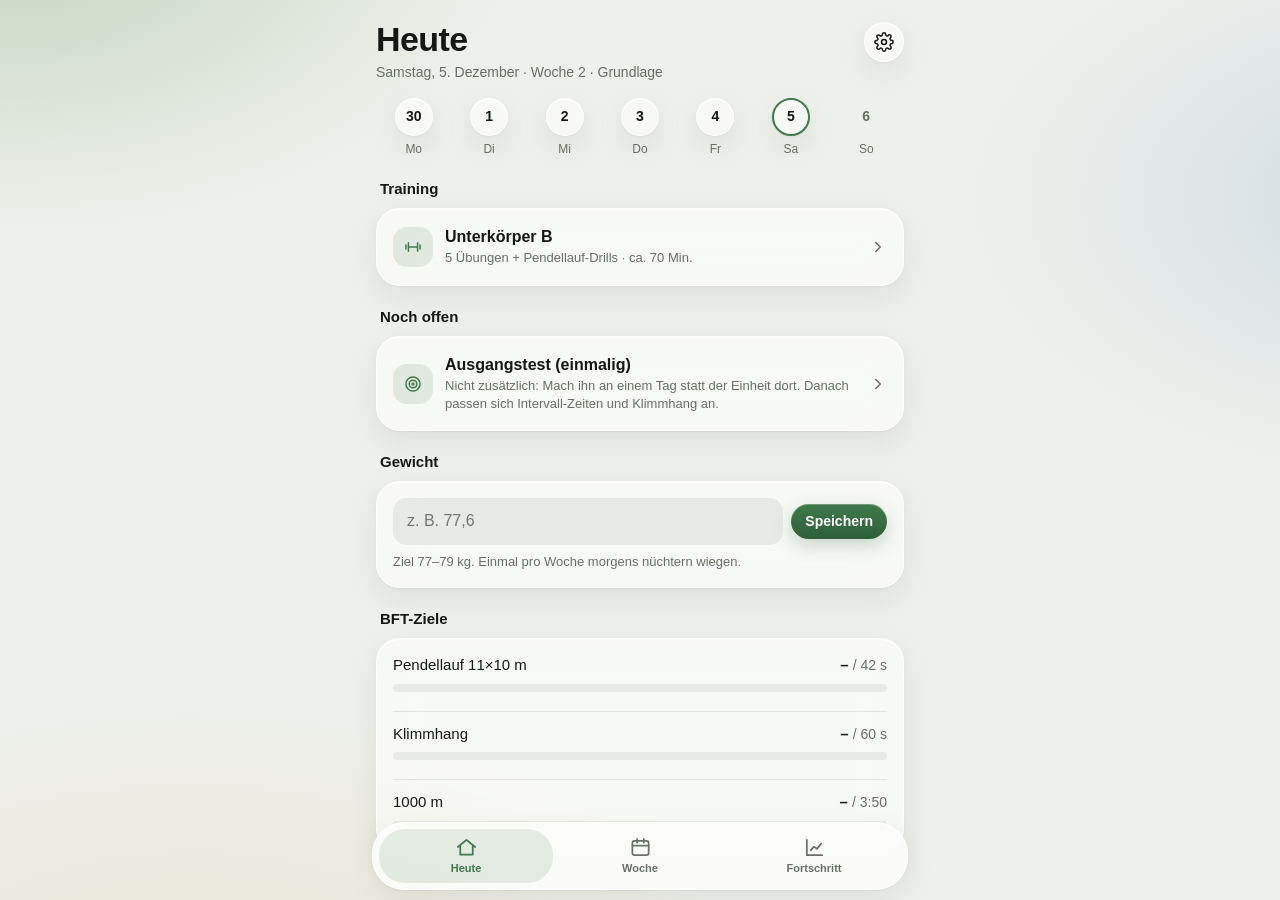
==== commit 21d4e3a5: "Ausgangstest als einmaliger offener Punkt" ====
--- a/index.html
+++ b/index.html
@@ -515,8 +515,8 @@
     h+='<div class="sec">Training</div>';
     if(note) h+='<div class="muted small" style="margin:-4px 2px 8px">'+note+'</div>';
     h+='<div class="card">'+unitRows(d,true);
-    if(isT && !tests().length) h+='<div class="row tap" id="baseTest"><div class="ic">'+IC.target+'</div><div class="tx"><div class="t">Ausgangstest machen</div><div class="m">Danach passen sich Intervall-Zeiten und Klimmhang-Programm an</div></div><div class="end">'+IC.chev+'</div></div>';
     h+='</div>';
+    if(isT && !tests().length) h+='<div class="sec">Noch offen</div><div class="card"><div class="row tap" id="baseTest"><div class="ic">'+IC.target+'</div><div class="tx"><div class="t">Ausgangstest (einmalig)</div><div class="m">Nicht zusätzlich: Mach ihn an einem Tag statt der Einheit dort. Danach passen sich Intervall-Zeiten und Klimmhang an.</div></div><div class="end">'+IC.chev+'</div></div></div>';
   }
   if(isT){
     var lw=lastWeight();
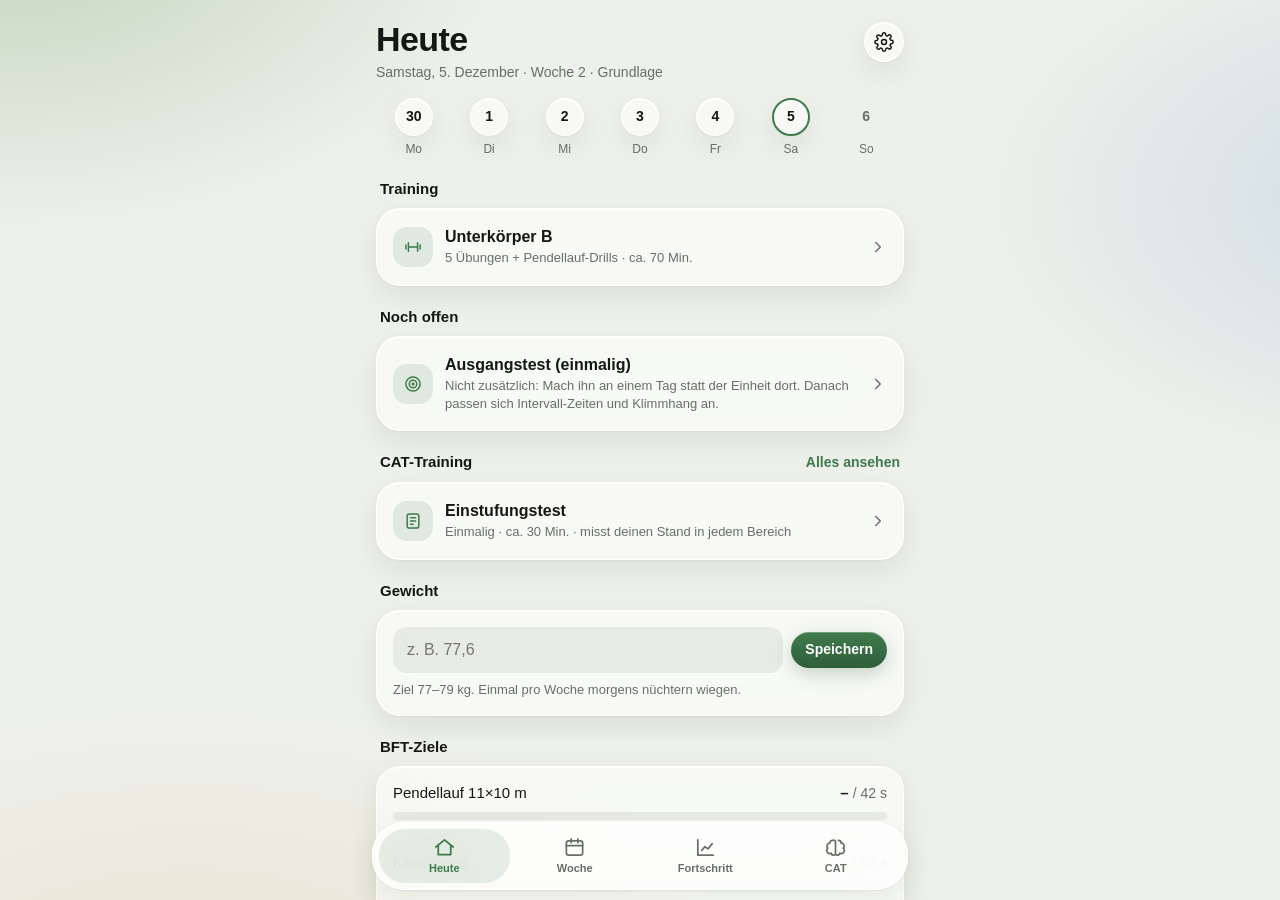
==== commit 2b795ddd: "CAT-Trainer als vierter Tab: adaptiver Einstufungs-/Kontrolltest, Simulation, Lernplan bis 01.04.202" ====
--- a/index.html
+++ b/index.html
@@ -188,12 +188,14 @@
   .howto summary{padding:10px 0 4px;font-size:14px}
   .live{color:var(--warn);font-weight:600;font-size:13px}
 </style>
+<link rel="stylesheet" href="cat/cat.css">
 </head>
 <body>
 <div id="scroller"><div class="wrap">
   <section id="v-heute"></section>
   <section id="v-woche" class="hidden"></section>
   <section id="v-fortschritt" class="hidden"></section>
+  <section id="v-cat" class="hidden"></section>
 </div></div>
 
 <div class="modal hidden" id="sessModal"><div class="sheet" id="sessSheet"></div></div>
@@ -203,7 +205,19 @@
   <button data-v="heute" class="on"><svg viewBox="0 0 24 24" fill="none" stroke="currentColor" stroke-width="1.8" stroke-linecap="round" stroke-linejoin="round"><path d="M3 11.5 12 4l9 7.5"/><path d="M5.5 10v9.5h13V10"/></svg>Heute</button>
   <button data-v="woche"><svg viewBox="0 0 24 24" fill="none" stroke="currentColor" stroke-width="1.8" stroke-linecap="round" stroke-linejoin="round"><rect x="3.5" y="5" width="17" height="15" rx="2.5"/><path d="M3.5 10h17M8.5 3v4M15.5 3v4"/></svg>Woche</button>
   <button data-v="fortschritt"><svg viewBox="0 0 24 24" fill="none" stroke="currentColor" stroke-width="1.8" stroke-linecap="round" stroke-linejoin="round"><path d="M4 20V4M4 20h16"/><path d="M8 15l3.5-4 3 2.5L19 8"/></svg>Fortschritt</button>
+  <button data-v="cat"><svg viewBox="0 0 24 24" fill="none" stroke="currentColor" stroke-width="1.8" stroke-linecap="round" stroke-linejoin="round"><path d="M9 4.5a3 3 0 0 0-3 3 3 3 0 0 0-2 5.2A3.2 3.2 0 0 0 7.5 18 2.5 2.5 0 0 0 12 19V5.5A2.5 2.5 0 0 0 9 4.5z"/><path d="M15 4.5a3 3 0 0 1 3 3 3 3 0 0 1 2 5.2 3.2 3.2 0 0 1-3.5 5.3A2.5 2.5 0 0 1 12 19"/></svg>CAT</button>
 </nav>
+
+<script src="cat/config.js"></script>
+<script src="cat/core.js"></script>
+<script src="cat/gen-mathe.js"></script>
+<script src="cat/gen-logik.js"></script>
+<script src="cat/gen-sprache.js"></script>
+<script src="cat/gen-raum.js"></script>
+<script src="cat/gen-technik.js"></script>
+<script src="cat/gen-wissen.js"></script>
+<script src="cat/gen-konz.js"></script>
+<script src="cat/cat-app.js"></script>
 
 <script>
 (function(){
@@ -472,6 +486,7 @@
   if(view==="heute") renderHeute();
   if(view==="woche") renderWoche();
   if(view==="fortschritt") renderFort();
+  if(view==="cat" && window.CAT && CAT.ui) CAT.ui.render();
 }
 function phaseName(ph){ return {b1:"Grundlage",b2:"VO2max",b3:"BFT-spezifisch",taper:"Formspitze",dienst:"Dienst"}[ph.key]; }
 function unitInfo(u){
@@ -518,12 +533,13 @@
     h+='</div>';
     if(isT && !tests().length) h+='<div class="sec">Noch offen</div><div class="card"><div class="row tap" id="baseTest"><div class="ic">'+IC.target+'</div><div class="tx"><div class="t">Ausgangstest (einmalig)</div><div class="m">Nicht zusätzlich: Mach ihn an einem Tag statt der Einheit dort. Danach passen sich Intervall-Zeiten und Klimmhang an.</div></div><div class="end">'+IC.chev+'</div></div></div>';
   }
+  if(isT && window.CAT && CAT.ui) h+=CAT.ui.heuteCard();
   if(isT){
     var lw=lastWeight();
     h+='<div class="sec">Gewicht</div><div class="card pad"><div class="inline"><input id="wIn" inputmode="decimal" placeholder="'+(lw?f1(lw)+" kg":"z. B. 77,6")+'"><button class="btn mini" id="wSave">Speichern</button></div>'+weightAdvice()+'</div>';
     h+='<div class="sec">BFT-Ziele</div>'+goalsCard();
   }
-  el.innerHTML=h; bindTop(el); bindUnits(el);
+  el.innerHTML=h; bindTop(el); bindUnits(el); if(window.CAT && CAT.ui) CAT.ui.bindHeute(el);
   Array.prototype.forEach.call(el.querySelectorAll("[data-day]"),function(x){ x.onclick=function(){ var v=x.getAttribute("data-day"); heuteDay= v===iso(t)?null:v; render(); }; });
   var tt=$("toToday"); if(tt) tt.onclick=function(){ heuteDay=null; render(); };
   var bt=$("baseTest"); if(bt) bt.onclick=function(){ openUnit({kind:"test"}, t); };
@@ -648,7 +664,7 @@
 }
 
 /* =================== Navigation & Dialoge =================== */
-var VIEWS=["heute","woche","fortschritt"];
+var VIEWS=["heute","woche","fortschritt","cat"];
 function show(v){ if(VIEWS.indexOf(v)<0) v="heute"; view=v; VIEWS.forEach(function(x){ $("v-"+x).classList.toggle("hidden",x!==v); });
   Array.prototype.forEach.call(document.querySelectorAll("nav button"),function(b){ b.classList.toggle("on",b.getAttribute("data-v")===v); }); if(v==="essen"){ if(!keepFoodDay) foodDay=iso(today0()); keepFoodDay=false; } if(v==="heute") heuteDay=null; if(v==="woche") weekView=null; render(); toTop(); }
 Array.prototype.forEach.call(document.querySelectorAll("nav button"),function(b){ b.onclick=function(){ var v=b.getAttribute("data-v"); if(location.hash!=="#"+v) location.hash=v; else show(v); }; });
@@ -1025,6 +1041,10 @@
 function announce(k,v){ if(k==="sprint") say(f1(v).replace(","," Komma ")+" Sekunden. Jetzt 5 Minuten Pause, dann Klimmhang."); if(k==="hang") say(Math.round(v)+" Sekunden. 10 Minuten Pause, dann die Ausdauer-Disziplin."); if(k==="run1000"||k==="ergo3000") say(mmss(v).replace(":"," Minuten ")+" Sekunden."); }
 
 /* =================== Start =================== */
+/* Brücke für den CAT-Trainer (cat/cat-app.js) */
+window.BFT={S:S,save:save,parseD:parseD,iso:iso,today0:today0,addDays:addDays,fmtD:fmtD,mmss:mmss,esc:esc,IC:IC,topbar:topbar,bindTop:bindTop,
+  confirmDlg:confirmDlg,toast:toast,wake:wake,closeSess:closeSess,stat:st,dayUnits:dayUnits};
+if(window.CAT && CAT.ui) CAT.ui.init(window.BFT);
 document.addEventListener("visibilitychange",function(){ if(document.visibilityState==="visible"&&(IV||G)) wake(true); });
 try{ if(location.hash) history.replaceState(null,"",location.pathname+location.search); }catch(e){}
 show("heute");
--- a/cat/cat.css
+++ b/cat/cat.css
@@ -0,0 +1,50 @@
+/* CAT-Trainer – passt sich an das Glas-Design der BFT-App an */
+:root{ --cell-bg:#ffffff; --cube-top:#ffffff; --cube-l:#d6dbd2; --cube-r:#a7afa2; }
+/* Grafiken immer auf hellem Grund, damit Kontraste wie im Test stimmen */
+.cat-fig svg,.cat-opts.g svg,.cat-fig .cell{color:#141714}
+@media (prefers-color-scheme: dark){ .cat-fig svg,.cat-opts.g .O svg{background:#f4f5f2;border-radius:8px} }
+.cat-timer{display:flex;align-items:center;gap:10px;margin:2px 0 10px}
+.cat-timer .bar{flex:1;margin:0}
+.cat-timer .bar>div{transition:width .25s linear}
+.cat-timer span{font-variant-numeric:tabular-nums;font-weight:700;font-size:14px;min-width:38px;text-align:right}
+.cat-q{color:var(--ink)}
+.cat-tag{font-size:12px;font-weight:600;color:var(--muted);text-transform:uppercase;letter-spacing:.4px}
+.cat-stem{font-size:18px;font-weight:650;line-height:1.35;margin:6px 0 12px}
+.cat-fig{margin:6px 0 14px;overflow-x:auto;color:var(--ink)}
+.cat-fig svg{max-width:100%;height:auto}
+.cat-opts{display:flex;flex-direction:column;gap:8px}
+.cat-opts.g{display:grid;grid-template-columns:1fr 1fr}
+.cat-opt{display:flex;align-items:center;gap:12px;text-align:left;background:var(--glass);border:1px solid var(--gline);box-shadow:var(--shadow),var(--hl);border-radius:18px;padding:12px 14px;font-weight:500;color:var(--ink);width:100%}
+.cat-opts.g .cat-opt{flex-direction:column;gap:6px;padding:10px}
+.cat-opt .L{flex:none;width:28px;height:28px;border-radius:50%;background:var(--fill);display:flex;align-items:center;justify-content:center;font-weight:700;font-size:14px}
+.cat-opt .O{flex:1;min-width:0;color:var(--ink)}
+.cat-opts.g .cat-opt .O{display:flex;justify-content:center}
+.cat-opt.on{border-color:var(--accent2);background:var(--soft)}
+.cat-opt.on .L{background:var(--accent);color:var(--accent-ink)}
+.cat-opt.ok{border-color:var(--ok);background:var(--okfill)}
+.cat-opt.ok .L{background:var(--ok);color:#fff}
+.cat-opt.bad{border-color:var(--bad)}
+.cat-opt.bad .L{background:var(--bad);color:#fff}
+.cat-opt svg{color:var(--ink)}
+.btn:disabled{opacity:.45}
+.cat-intro h2{margin:4px 0 6px;font-size:26px;letter-spacing:-.4px}
+.cat-intro p{margin:0 0 14px}
+.series{font-size:24px;font-weight:700;text-align:center;font-variant-numeric:tabular-nums;letter-spacing:.5px;padding:10px 0;word-spacing:4px}
+.mono{font-family:ui-monospace,SFMono-Regular,Menlo,Consolas,monospace;font-size:19px;letter-spacing:2px;line-height:1.8;word-break:break-all}
+.cmp{width:auto;margin:0 auto}
+.cmp td{padding:4px 14px;border-bottom:1px solid var(--line)}
+.legend{display:flex;flex-wrap:wrap;gap:8px;justify-content:center;margin-bottom:6px}
+.leg{background:var(--fill);border-radius:10px;padding:5px 10px;font-weight:600;font-size:16px}
+.matrix{display:grid;grid-template-columns:repeat(3,80px);gap:4px;justify-content:center}
+.matrix svg,.row svg.cell{display:block}
+.cat-fig .row{display:flex;gap:4px;justify-content:center;flex-wrap:wrap;border:none;padding:0}
+.center{display:flex;flex-direction:column;align-items:center;justify-content:center;gap:4px}
+.box{background:var(--fill);border-radius:14px;padding:6px 14px}
+.cat-mark{display:flex;flex-wrap:wrap;gap:4px;margin-top:6px}
+.cat-mark button{width:38px;height:42px;padding:0;border-radius:10px;background:var(--fill);font-family:ui-monospace,Menlo,monospace;font-size:20px;font-weight:600;color:var(--ink)}
+.cat-mark button.on{background:var(--accent);color:var(--accent-ink)}
+.cat-mark button.ok{outline:3px solid var(--ok)}
+.cat-mark button.bad{background:var(--bad);color:#fff}
+.cat-lvl{position:relative}
+.cat-lvl i{position:absolute;top:-3px;bottom:-3px;width:2px;background:var(--ink);opacity:.55;border-radius:1px}
+svg.cell rect:first-child{fill:var(--cell-bg)}
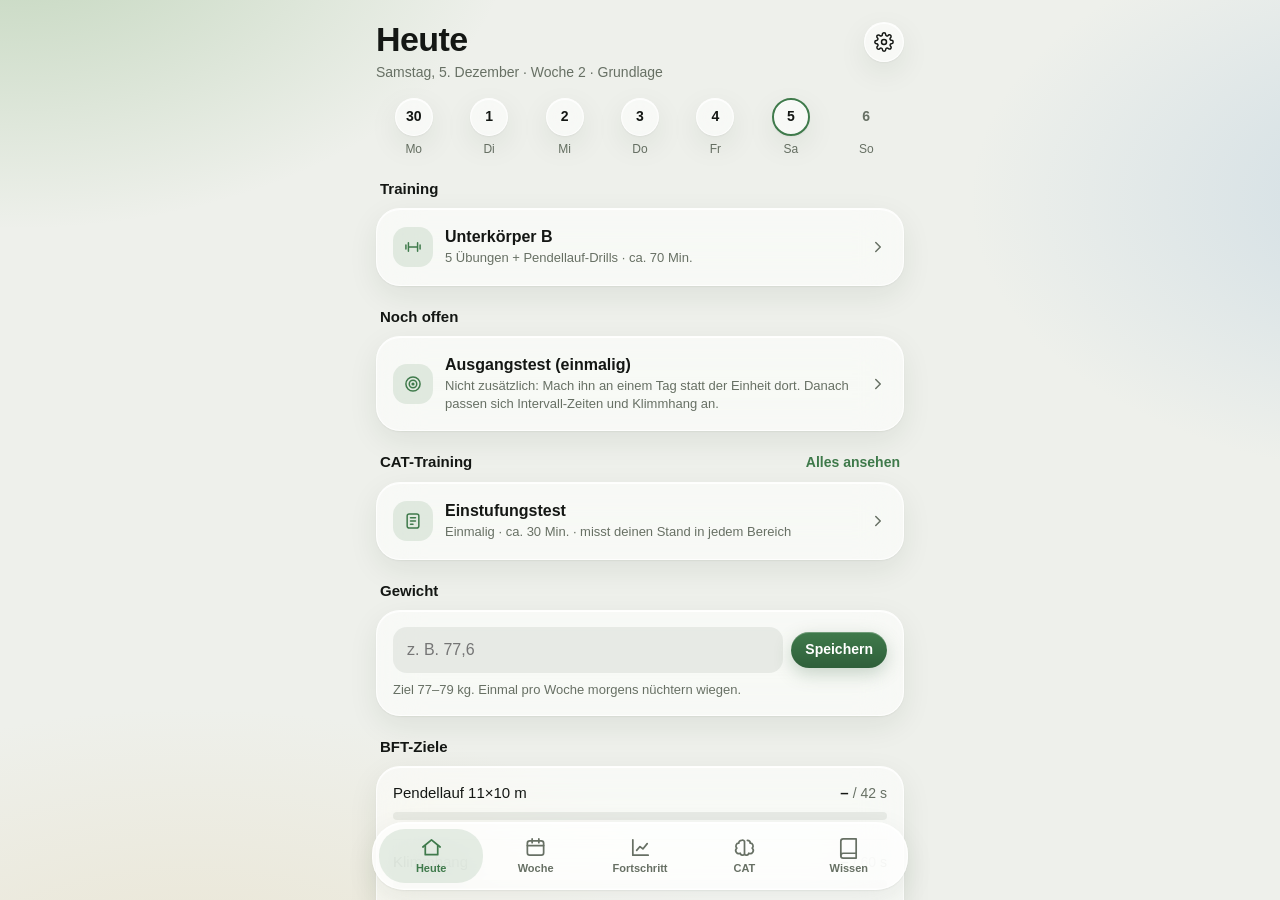
==== commit c9d70d96: "Neuer Tab „Wissen“: Dienstgrade mit Originalabzeichen + Vorwissen für den Dienstantritt - 117 Dienst" ====
--- a/index.html
+++ b/index.html
@@ -196,6 +196,7 @@
   <section id="v-woche" class="hidden"></section>
   <section id="v-fortschritt" class="hidden"></section>
   <section id="v-cat" class="hidden"></section>
+  <section id="v-wissen" class="hidden"></section>
 </div></div>
 
 <div class="modal hidden" id="sessModal"><div class="sheet" id="sessSheet"></div></div>
@@ -206,18 +207,24 @@
   <button data-v="woche"><svg viewBox="0 0 24 24" fill="none" stroke="currentColor" stroke-width="1.8" stroke-linecap="round" stroke-linejoin="round"><rect x="3.5" y="5" width="17" height="15" rx="2.5"/><path d="M3.5 10h17M8.5 3v4M15.5 3v4"/></svg>Woche</button>
   <button data-v="fortschritt"><svg viewBox="0 0 24 24" fill="none" stroke="currentColor" stroke-width="1.8" stroke-linecap="round" stroke-linejoin="round"><path d="M4 20V4M4 20h16"/><path d="M8 15l3.5-4 3 2.5L19 8"/></svg>Fortschritt</button>
   <button data-v="cat"><svg viewBox="0 0 24 24" fill="none" stroke="currentColor" stroke-width="1.8" stroke-linecap="round" stroke-linejoin="round"><path d="M9 4.5a3 3 0 0 0-3 3 3 3 0 0 0-2 5.2A3.2 3.2 0 0 0 7.5 18 2.5 2.5 0 0 0 12 19V5.5A2.5 2.5 0 0 0 9 4.5z"/><path d="M15 4.5a3 3 0 0 1 3 3 3 3 0 0 1 2 5.2 3.2 3.2 0 0 1-3.5 5.3A2.5 2.5 0 0 1 12 19"/></svg>CAT</button>
+  <button data-v="wissen"><svg viewBox="0 0 24 24" fill="none" stroke="currentColor" stroke-width="1.8" stroke-linecap="round" stroke-linejoin="round"><path d="M4 5.5A2.5 2.5 0 0 1 6.5 3H20v15H6.5A2.5 2.5 0 0 0 4 20.5z"/><path d="M4 20.5A2.5 2.5 0 0 0 6.5 23H20v-5"/></svg>Wissen</button>
 </nav>
 
 <script src="cat/config.js"></script>
 <script src="cat/core.js"></script>
 <script src="cat/gen-mathe.js"></script>
 <script src="cat/gen-logik.js"></script>
+<script src="cat/gen-analogie.js"></script>
+<script src="cat/gen-matrizen.js"></script>
 <script src="cat/gen-sprache.js"></script>
 <script src="cat/gen-raum.js"></script>
 <script src="cat/gen-technik.js"></script>
 <script src="cat/gen-wissen.js"></script>
 <script src="cat/gen-konz.js"></script>
 <script src="cat/cat-app.js"></script>
+<script src="cat/vw-dienstgrade.js"></script>
+<script src="cat/vw-wissen.js"></script>
+<script src="cat/vw-app.js"></script>
 
 <script>
 (function(){
@@ -487,6 +494,7 @@
   if(view==="woche") renderWoche();
   if(view==="fortschritt") renderFort();
   if(view==="cat" && window.CAT && CAT.ui) CAT.ui.render();
+  if(view==="wissen" && window.CAT && CAT.vw) CAT.vw.render();
 }
 function phaseName(ph){ return {b1:"Grundlage",b2:"VO2max",b3:"BFT-spezifisch",taper:"Formspitze",dienst:"Dienst"}[ph.key]; }
 function unitInfo(u){
@@ -664,7 +672,7 @@
 }
 
 /* =================== Navigation & Dialoge =================== */
-var VIEWS=["heute","woche","fortschritt","cat"];
+var VIEWS=["heute","woche","fortschritt","cat","wissen"];
 function show(v){ if(VIEWS.indexOf(v)<0) v="heute"; view=v; VIEWS.forEach(function(x){ $("v-"+x).classList.toggle("hidden",x!==v); });
   Array.prototype.forEach.call(document.querySelectorAll("nav button"),function(b){ b.classList.toggle("on",b.getAttribute("data-v")===v); }); if(v==="essen"){ if(!keepFoodDay) foodDay=iso(today0()); keepFoodDay=false; } if(v==="heute") heuteDay=null; if(v==="woche") weekView=null; render(); toTop(); }
 Array.prototype.forEach.call(document.querySelectorAll("nav button"),function(b){ b.onclick=function(){ var v=b.getAttribute("data-v"); if(location.hash!=="#"+v) location.hash=v; else show(v); }; });
@@ -1045,6 +1053,7 @@
 window.BFT={S:S,save:save,parseD:parseD,iso:iso,today0:today0,addDays:addDays,fmtD:fmtD,mmss:mmss,esc:esc,IC:IC,topbar:topbar,bindTop:bindTop,
   confirmDlg:confirmDlg,toast:toast,wake:wake,closeSess:closeSess,stat:st,dayUnits:dayUnits};
 if(window.CAT && CAT.ui) CAT.ui.init(window.BFT);
+if(window.CAT && CAT.vw) CAT.vw.init(window.BFT);
 document.addEventListener("visibilitychange",function(){ if(document.visibilityState==="visible"&&(IV||G)) wake(true); });
 try{ if(location.hash) history.replaceState(null,"",location.pathname+location.search); }catch(e){}
 show("heute");
--- a/cat/cat.css
+++ b/cat/cat.css
@@ -48,3 +48,27 @@
 .cat-lvl{position:relative}
 .cat-lvl i{position:absolute;top:-3px;bottom:-3px;width:2px;background:var(--ink);opacity:.55;border-radius:1px}
 svg.cell rect:first-child{fill:var(--cell-bg)}
+.cat-opts.g8{grid-template-columns:repeat(4,1fr);gap:6px}
+.cat-opts.g8 .cat-opt{padding:6px 4px;border-radius:14px}
+.cat-opts.g8 .cat-opt .L{width:22px;height:22px;font-size:12px}
+.han{font-family:"PingFang SC","Hiragino Sans","Noto Sans CJK SC",serif}
+.leg.han{font-size:19px}
+.colsum{font-size:30px;line-height:1.25;text-align:center;margin:6px 0}
+.rx-stim{height:130px;display:flex;align-items:center;justify-content:center;background:#f4f5f2;border-radius:16px;margin:10px 0;color:#141714}
+.rx-grid{display:grid;grid-template-columns:repeat(3,1fr);gap:8px;max-width:300px;margin:0 auto}
+.rx-grid button{height:64px;border-radius:14px;background:var(--fill);transition:background .1s}
+.rx-grid button.ok{background:var(--ok)}
+.rx-grid button.bad{background:var(--bad)}
+/* Tab Wissen */
+.dgimg{width:58px;height:auto;border-radius:6px;display:block}
+.dgimg.big{width:110px}
+.dggrid{display:grid;grid-template-columns:repeat(3,minmax(0,1fr));gap:8px}
+.dgcell{min-width:0;overflow-wrap:anywhere;hyphens:auto;background:var(--glass);border:1px solid var(--gline);border-radius:16px;padding:8px;text-align:center;font-weight:600;font-size:13px;display:flex;flex-direction:column;align-items:center;gap:6px}
+.dgcell .dgimg{width:64px}
+.seg3{display:flex;gap:6px;margin:0 0 10px}
+.seg3 .pill{flex:1}
+.nato{display:grid;grid-template-columns:1fr 1fr;gap:6px 14px;font-size:15px}
+.flash{min-height:220px}
+.cat-opts.g .O .dgimg{width:64px;margin:0 auto}
+.row .end .ghost{padding:7px 10px;font-size:13px}
+.cat-opts.g .cat-opt .O{flex-direction:column;align-items:center;text-align:center;gap:4px}
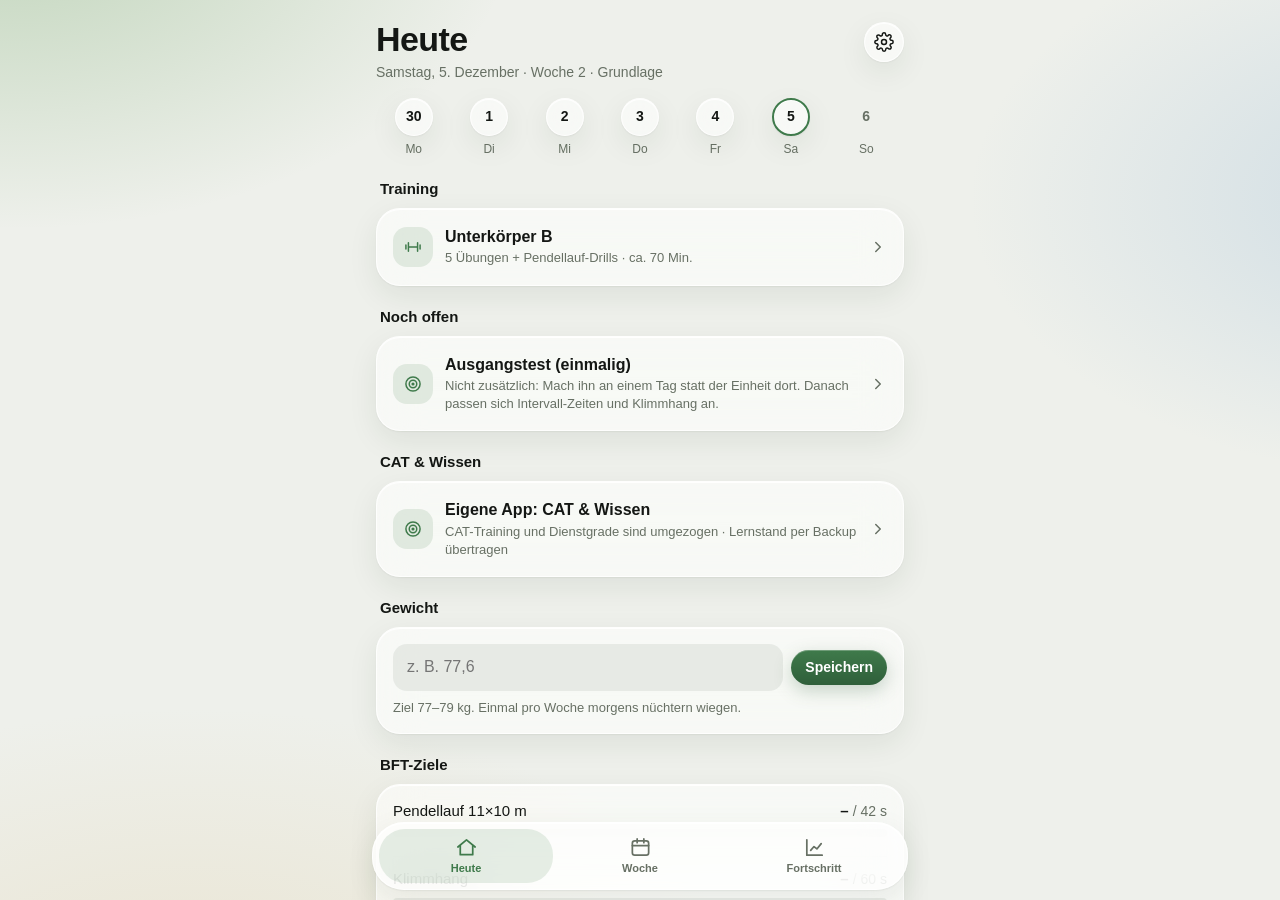
==== commit 5c5ef605: "CAT und Wissen ausgelagert in eigene App (cat-coach); Heute-Tab verlinkt dorthin Gespeicherte CAT-/W" ====
--- a/index.html
+++ b/index.html
@@ -188,15 +188,12 @@
   .howto summary{padding:10px 0 4px;font-size:14px}
   .live{color:var(--warn);font-weight:600;font-size:13px}
 </style>
-<link rel="stylesheet" href="cat/cat.css">
 </head>
 <body>
 <div id="scroller"><div class="wrap">
   <section id="v-heute"></section>
   <section id="v-woche" class="hidden"></section>
   <section id="v-fortschritt" class="hidden"></section>
-  <section id="v-cat" class="hidden"></section>
-  <section id="v-wissen" class="hidden"></section>
 </div></div>
 
 <div class="modal hidden" id="sessModal"><div class="sheet" id="sessSheet"></div></div>
@@ -206,25 +203,7 @@
   <button data-v="heute" class="on"><svg viewBox="0 0 24 24" fill="none" stroke="currentColor" stroke-width="1.8" stroke-linecap="round" stroke-linejoin="round"><path d="M3 11.5 12 4l9 7.5"/><path d="M5.5 10v9.5h13V10"/></svg>Heute</button>
   <button data-v="woche"><svg viewBox="0 0 24 24" fill="none" stroke="currentColor" stroke-width="1.8" stroke-linecap="round" stroke-linejoin="round"><rect x="3.5" y="5" width="17" height="15" rx="2.5"/><path d="M3.5 10h17M8.5 3v4M15.5 3v4"/></svg>Woche</button>
   <button data-v="fortschritt"><svg viewBox="0 0 24 24" fill="none" stroke="currentColor" stroke-width="1.8" stroke-linecap="round" stroke-linejoin="round"><path d="M4 20V4M4 20h16"/><path d="M8 15l3.5-4 3 2.5L19 8"/></svg>Fortschritt</button>
-  <button data-v="cat"><svg viewBox="0 0 24 24" fill="none" stroke="currentColor" stroke-width="1.8" stroke-linecap="round" stroke-linejoin="round"><path d="M9 4.5a3 3 0 0 0-3 3 3 3 0 0 0-2 5.2A3.2 3.2 0 0 0 7.5 18 2.5 2.5 0 0 0 12 19V5.5A2.5 2.5 0 0 0 9 4.5z"/><path d="M15 4.5a3 3 0 0 1 3 3 3 3 0 0 1 2 5.2 3.2 3.2 0 0 1-3.5 5.3A2.5 2.5 0 0 1 12 19"/></svg>CAT</button>
-  <button data-v="wissen"><svg viewBox="0 0 24 24" fill="none" stroke="currentColor" stroke-width="1.8" stroke-linecap="round" stroke-linejoin="round"><path d="M4 5.5A2.5 2.5 0 0 1 6.5 3H20v15H6.5A2.5 2.5 0 0 0 4 20.5z"/><path d="M4 20.5A2.5 2.5 0 0 0 6.5 23H20v-5"/></svg>Wissen</button>
 </nav>
-
-<script src="cat/config.js"></script>
-<script src="cat/core.js"></script>
-<script src="cat/gen-mathe.js"></script>
-<script src="cat/gen-logik.js"></script>
-<script src="cat/gen-analogie.js"></script>
-<script src="cat/gen-matrizen.js"></script>
-<script src="cat/gen-sprache.js"></script>
-<script src="cat/gen-raum.js"></script>
-<script src="cat/gen-technik.js"></script>
-<script src="cat/gen-wissen.js"></script>
-<script src="cat/gen-konz.js"></script>
-<script src="cat/cat-app.js"></script>
-<script src="cat/vw-dienstgrade.js"></script>
-<script src="cat/vw-wissen.js"></script>
-<script src="cat/vw-app.js"></script>
 
 <script>
 (function(){
@@ -493,8 +472,6 @@
   if(view==="heute") renderHeute();
   if(view==="woche") renderWoche();
   if(view==="fortschritt") renderFort();
-  if(view==="cat" && window.CAT && CAT.ui) CAT.ui.render();
-  if(view==="wissen" && window.CAT && CAT.vw) CAT.vw.render();
 }
 function phaseName(ph){ return {b1:"Grundlage",b2:"VO2max",b3:"BFT-spezifisch",taper:"Formspitze",dienst:"Dienst"}[ph.key]; }
 function unitInfo(u){
@@ -541,13 +518,13 @@
     h+='</div>';
     if(isT && !tests().length) h+='<div class="sec">Noch offen</div><div class="card"><div class="row tap" id="baseTest"><div class="ic">'+IC.target+'</div><div class="tx"><div class="t">Ausgangstest (einmalig)</div><div class="m">Nicht zusätzlich: Mach ihn an einem Tag statt der Einheit dort. Danach passen sich Intervall-Zeiten und Klimmhang an.</div></div><div class="end">'+IC.chev+'</div></div></div>';
   }
-  if(isT && window.CAT && CAT.ui) h+=CAT.ui.heuteCard();
+  if(isT) h+='<div class="sec">CAT &amp; Wissen</div><div class="card"><a class="row tap" href="https://lucag030608.github.io/cat-coach/" target="_blank" rel="noopener" style="text-decoration:none;color:inherit"><div class="ic">'+IC.target+'</div><div class="tx"><div class="t">Eigene App: CAT &amp; Wissen</div><div class="m">CAT-Training und Dienstgrade sind umgezogen · Lernstand per Backup übertragen</div></div><div class="end">'+IC.chev+'</div></a></div>';
   if(isT){
     var lw=lastWeight();
     h+='<div class="sec">Gewicht</div><div class="card pad"><div class="inline"><input id="wIn" inputmode="decimal" placeholder="'+(lw?f1(lw)+" kg":"z. B. 77,6")+'"><button class="btn mini" id="wSave">Speichern</button></div>'+weightAdvice()+'</div>';
     h+='<div class="sec">BFT-Ziele</div>'+goalsCard();
   }
-  el.innerHTML=h; bindTop(el); bindUnits(el); if(window.CAT && CAT.ui) CAT.ui.bindHeute(el);
+  el.innerHTML=h; bindTop(el); bindUnits(el);
   Array.prototype.forEach.call(el.querySelectorAll("[data-day]"),function(x){ x.onclick=function(){ var v=x.getAttribute("data-day"); heuteDay= v===iso(t)?null:v; render(); }; });
   var tt=$("toToday"); if(tt) tt.onclick=function(){ heuteDay=null; render(); };
   var bt=$("baseTest"); if(bt) bt.onclick=function(){ openUnit({kind:"test"}, t); };
@@ -672,7 +649,7 @@
 }
 
 /* =================== Navigation & Dialoge =================== */
-var VIEWS=["heute","woche","fortschritt","cat","wissen"];
+var VIEWS=["heute","woche","fortschritt"];
 function show(v){ if(VIEWS.indexOf(v)<0) v="heute"; view=v; VIEWS.forEach(function(x){ $("v-"+x).classList.toggle("hidden",x!==v); });
   Array.prototype.forEach.call(document.querySelectorAll("nav button"),function(b){ b.classList.toggle("on",b.getAttribute("data-v")===v); }); if(v==="essen"){ if(!keepFoodDay) foodDay=iso(today0()); keepFoodDay=false; } if(v==="heute") heuteDay=null; if(v==="woche") weekView=null; render(); toTop(); }
 Array.prototype.forEach.call(document.querySelectorAll("nav button"),function(b){ b.onclick=function(){ var v=b.getAttribute("data-v"); if(location.hash!=="#"+v) location.hash=v; else show(v); }; });
@@ -1049,11 +1026,6 @@
 function announce(k,v){ if(k==="sprint") say(f1(v).replace(","," Komma ")+" Sekunden. Jetzt 5 Minuten Pause, dann Klimmhang."); if(k==="hang") say(Math.round(v)+" Sekunden. 10 Minuten Pause, dann die Ausdauer-Disziplin."); if(k==="run1000"||k==="ergo3000") say(mmss(v).replace(":"," Minuten ")+" Sekunden."); }
 
 /* =================== Start =================== */
-/* Brücke für den CAT-Trainer (cat/cat-app.js) */
-window.BFT={S:S,save:save,parseD:parseD,iso:iso,today0:today0,addDays:addDays,fmtD:fmtD,mmss:mmss,esc:esc,IC:IC,topbar:topbar,bindTop:bindTop,
-  confirmDlg:confirmDlg,toast:toast,wake:wake,closeSess:closeSess,stat:st,dayUnits:dayUnits};
-if(window.CAT && CAT.ui) CAT.ui.init(window.BFT);
-if(window.CAT && CAT.vw) CAT.vw.init(window.BFT);
 document.addEventListener("visibilitychange",function(){ if(document.visibilityState==="visible"&&(IV||G)) wake(true); });
 try{ if(location.hash) history.replaceState(null,"",location.pathname+location.search); }catch(e){}
 show("heute");
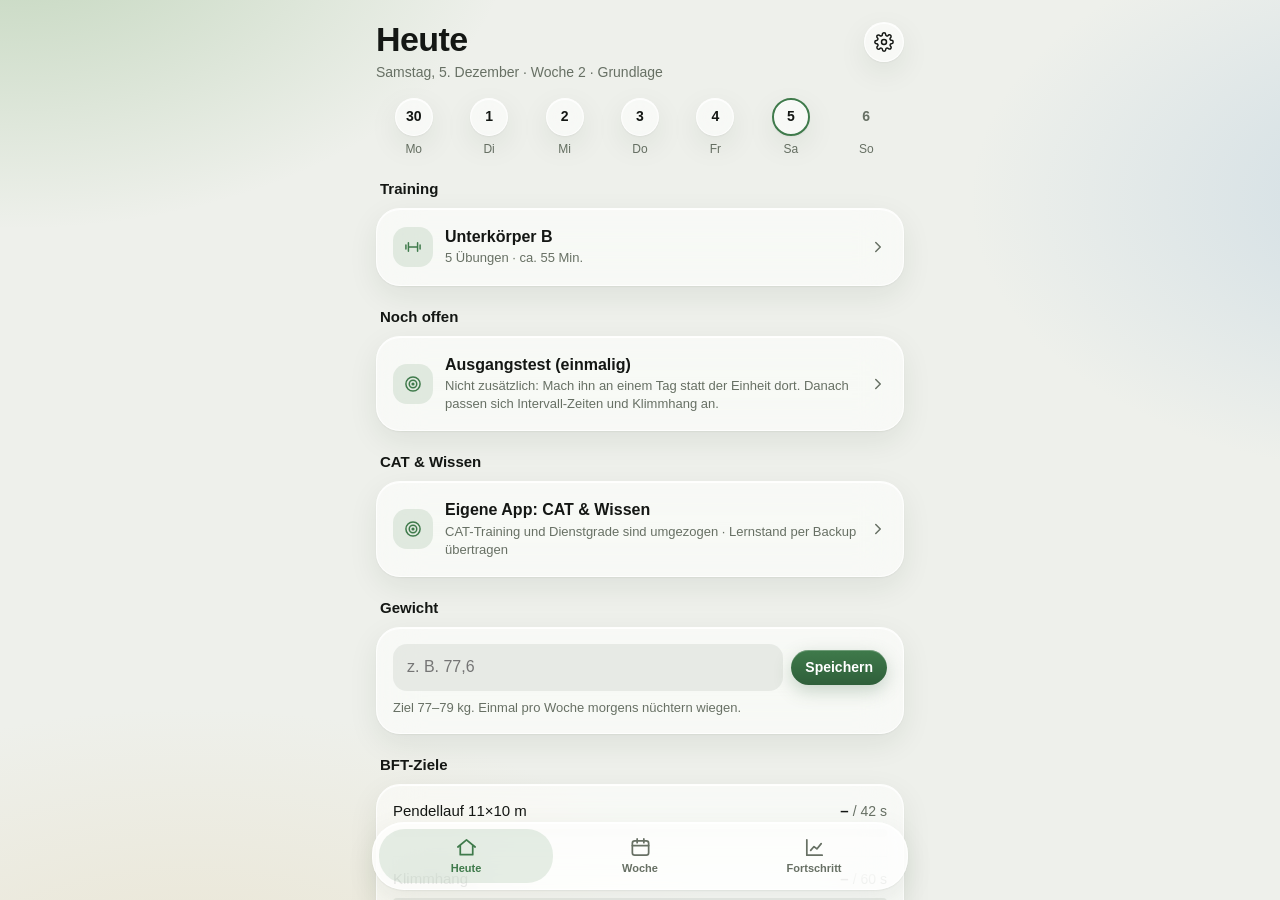
==== commit 0cc3c460: "Pendellauf-Drills aus dem Gym-Tag (Sa) auf Freitag verlegt: eigene Einheit draußen vor dem lockeren " ====
--- a/index.html
+++ b/index.html
@@ -343,7 +343,7 @@
    {n:"Dips",t:"bw",sets:3,reps:"8-12"},
    {n:"Face Pulls",t:"w",sets:2,reps:"15"},
    {n:"Klimmhang Untergriff",t:"hold",sets:2,reps:"max",note:"Kammgriff, Kinn über der Stange."}]},
- LB:{title:"Unterkörper B",min:70,name:"Pendellauf-Drills + Unterkörper B",drills:true,ex:[
+ LB:{title:"Unterkörper B",min:55,name:"Unterkörper B",ex:[
    {n:"Seitliche Sprünge",t:"bw",sets:3,reps:"5/Seite",note:"Explosiv, sauber landen."},
    {n:"Trap-Bar-Kreuzheben",t:"w",sets:3,reps:"5"},
    {n:"Bulgarian Split Squats",t:"w",sets:3,reps:"8/Seite"},
@@ -364,7 +364,7 @@
   if(dow===5 && testFriday(w,d)){ u.push({kind:"test"}); return u; }
   if(dow===5){ var fp=fridayPlan(w,d);
     if(off!==null && off>7 && off<=21 && kcErgo()){ var last=addDays(d,7); u.push({kind:"ergo",plan:{n:(kcOff(last)<=7?2:1)}}); }
-    else u.push({kind:"run",plan:{type:"easy",min:fp.min,focus:"Lockerer Lauf im Plauder-Tempo + 4–6 Steigerungen à 80 m"}}); }
+    else { u.push({kind:"drills"}); u.push({kind:"run",plan:{type:"easy",min:fp.min,focus:"Nach den Pendellauf-Drills: lockerer Lauf im Plauder-Tempo"}}); } }
   if(dow===6) u.push({kind:"gym",key:"LB"});
   if(off===-1) u=u.filter(function(x){ return x.kind!=="interval"; }).map(function(x){ return x.kind==="march"?{kind:"run",plan:{type:"easy",min:30,focus:"Erholung nach dem Sporttest: 30 Min. locker"}}:x; }); // Tag nach dem Test: nichts Hartes
   // Mini-Formspitze 7 Tage vor dem Sporttest (Volumen runter, Intensität bleibt)
@@ -387,6 +387,7 @@
     if(unit.kind==="interval") return l.type==="interval";
     if(unit.kind==="test"||unit.kind==="kc") return l.type==="test";
     if(unit.kind==="ergo") return l.type==="ergo";
+    if(unit.kind==="drills") return l.type==="drills";
     return false; });
 }
 
@@ -397,7 +398,7 @@
     var x=null;
     if(l.type==="test") x=l[field];
     if(field==="hang" && l.type==="gym" && l.ex) l.ex.forEach(function(e){ if(e.t==="hold") e.sets.forEach(function(s){ if(s.done&&s.sec) x=Math.max(x||0,s.sec); }); });
-    if(field==="sprint" && l.type==="gym" && l.sprints) l.sprints.forEach(function(s){ x = x==null? s : Math.min(x,s); });
+    if(field==="sprint" && (l.type==="gym"||l.type==="drills") && l.sprints) l.sprints.forEach(function(s){ x = x==null? s : Math.min(x,s); });
     if(x!=null && x>0){ if(v==null || (better==="low"? x<v : x>v)) v=x; }
   }); return v;
 }
@@ -479,6 +480,7 @@
   if(u.kind==="march") return {ic:IC.pack,t:"Marsch "+u.plan.km+" km",m:String(u.plan.kg).replace(".",",")+" kg Gepäck · 6,0–6,5 km/h"};
   if(u.kind==="run"){ var p=u.plan; if(p.type==="easy") return {ic:IC.run,t:"Lockerer Lauf",m:p.min+" Min. Plauder-Tempo + Steigerungen"}; if(p.type==="long") return {ic:IC.run,t:"Langer Lauf",m:"45–60 Min. locker"}; return {ic:IC.run,t:"Lauf "+p.km+" km",m:"locker, ohne Gepäck"}; }
   if(u.kind==="interval") return {ic:IC.bolt,t:u.plan.label.replace("BFT-spezifisch ","").replace("Taper: ",""),m:"Laufbahn · danach Oberkörper"};
+  if(u.kind==="drills") return {ic:IC.bolt,t:"Pendellauf-Drills",m:"Draußen, zuerst und frisch · ca. 15 Min. · danach der lockere Lauf"};
   if(u.kind==="test") return {ic:IC.target,t:"BFT-Test",m:"Pendellauf, Klimmhang, 1000 m"};
   if(u.kind==="kc") return {ic:IC.target,t:"Sporttest Karrierecenter",m:"Pendellauf, Klimmhang, "+(S.kc&&S.kc.endur==="ergo"?"3000 m Ergometer":S.kc&&S.kc.endur==="lauf"?"1000 m":"1000 m oder Ergometer")};
   if(u.kind==="ergo") return {ic:IC.bolt,t:"Fahrradergometer",m:(S.kc&&S.kc.endur==="ergo"?"":"Falls Ergometer im Test · ")+(u.plan.n===2?"3000 m Probefahrt":"5× 1 Min. hart")+" · Gym-Rad"};
@@ -591,12 +593,13 @@
   $("fTest").onclick=function(){ openUnit({kind:"test"}, today0()); };
   Array.prototype.forEach.call(el.querySelectorAll("[data-del]"),function(b){ b.onclick=function(){ var id=b.getAttribute("data-del"); confirmDlg("Eintrag löschen?","Wird dauerhaft entfernt.","Löschen",function(){ S.logs=S.logs.filter(function(l){return l.id!==id;}); save(); render(); },true); }; });
 }
-function logTitle(l){ return l.type==="gym"?(GYM[l.key]?GYM[l.key].title:"Gym"):l.type==="march"?"Marsch":l.type==="run"?"Lauf":l.type==="interval"?"Intervalle":l.type==="test"?(l.kc?"Sporttest Karrierecenter":"BFT-Test"):l.type==="ergo"?"Fahrradergometer":l.type; }
+function logTitle(l){ return l.type==="gym"?(GYM[l.key]?GYM[l.key].title:"Gym"):l.type==="march"?"Marsch":l.type==="run"?"Lauf":l.type==="interval"?"Intervalle":l.type==="test"?(l.kc?"Sporttest Karrierecenter":"BFT-Test"):l.type==="ergo"?"Fahrradergometer":l.type==="drills"?"Pendellauf-Drills":l.type; }
 function logSub(l){
   if(l.type==="march") return f2(l.km)+" km · "+(l.kg||0)+" kg · "+hms(l.sec)+" · "+f1(l.kmh)+" km/h";
   if(l.type==="run") return f2(l.km||0)+" km · "+hms(l.sec)+(l.kmh?" · "+paceStr(l.kmh):"");
   if(l.type==="interval") return (l.reps||[]).map(function(r){ return r.m? mmss(r.sec): mmss(r.sec); }).join(" / ");
   if(l.type==="ergo") return l.sec?"3000 m in "+mmss(l.sec):"Kennenlernen + Intervalle";
+  if(l.type==="drills") return l.sprints&&l.sprints.length?"11×10 m: "+l.sprints.map(function(x){return f1(x);}).join(" / ")+" s":"Drills ohne Zeitmessung";
   if(l.type==="test"&&l.ergo3000) return "Pendel "+(l.sprint?f1(l.sprint)+" s":"–")+" · Hang "+(l.hang?Math.round(l.hang)+" s":"–")+" · Ergo "+mmss(l.ergo3000);
   if(l.type==="test") return "Pendel "+(l.sprint?f1(l.sprint)+" s":"–")+" · Hang "+(l.hang?Math.round(l.hang)+" s":"–")+" · 1000 m "+(l.run1000?mmss(l.run1000):"–");
   if(l.type==="gym"){ var n=0; (l.ex||[]).forEach(function(e){ e.sets.forEach(function(s){ if(s.done) n++; }); }); return n+" Sätze"+(l.sprints&&l.sprints.length?" · Pendel "+l.sprints.map(function(x){return f1(x);}).join("/")+" s":""); }
@@ -642,7 +645,7 @@
 }
 function backgroundHtml(){
   function d(t,b){ return '<details style="border-bottom:1px solid var(--line)"><summary>'+t+'</summary><div class="muted" style="padding-bottom:12px">'+b+'</div></details>'; }
-  return d("Warum der Plan so aufgebaut ist",'<ul class="tips"><li>Kraft und Ausdauer vertragen sich: Maximalkraft und Muskelaufbau leiden kaum, nur die Explosivkraft – deshalb Sprünge immer zuerst (Schumann 2022).</li><li>1000 m sind überwiegend aerob – Grundlagenläufe und VO2max-Intervalle sind der Haupthebel (Duffield 2005).</li><li>VO2max-Intervalle: ≥ 2 Min. pro Wiederholung, ≥ 15 Min. hart pro Einheit, über 4–12 Wochen (Wen 2019).</li><li>80/20: ca. 80 % locker, 20 % hart.</li><li>Schweres Krafttraining plus Sprünge macht Läufer schneller (Llanos-Lagos 2024).</li><li>Märsche alle 2 Wochen: 2× pro Monat bringt bei zusätzlichem Lauf- und Krafttraining so viel wie 4× (Knapik) und spart Kraft für den BFT.</li><li>Ab Block 2 zweite Tempoeinheit (200er am Dienstag): mehr Training im 1000-m-Tempo, ohne zusätzlichen Lauftag.</li><li>Formspitze: 2 Wochen, Volumen −40–60 %, Intensität bleibt (Bosquet 2007).</li></ul>')+
+  return d("Warum der Plan so aufgebaut ist",'<ul class="tips"><li>Pendellauf-Drills freitags draußen vor dem lockeren Lauf: Sprint- und Richtungswechsel-Qualität ist am besten in ausgeruhtem Zustand und mit geringem Volumen; 1–2 kurze Einheiten pro Woche reichen. Freitag ist der leichteste Tag, liegt 4 Tage nach dem schweren Beintag (Mo) und zwei Tage nach dem langen Marsch (Mi). In BFT-Testwochen ersetzt der Test die Drills.</li><li>Kraft und Ausdauer vertragen sich: Maximalkraft und Muskelaufbau leiden kaum, nur die Explosivkraft – deshalb Sprünge immer zuerst (Schumann 2022).</li><li>1000 m sind überwiegend aerob – Grundlagenläufe und VO2max-Intervalle sind der Haupthebel (Duffield 2005).</li><li>VO2max-Intervalle: ≥ 2 Min. pro Wiederholung, ≥ 15 Min. hart pro Einheit, über 4–12 Wochen (Wen 2019).</li><li>80/20: ca. 80 % locker, 20 % hart.</li><li>Schweres Krafttraining plus Sprünge macht Läufer schneller (Llanos-Lagos 2024).</li><li>Märsche alle 2 Wochen: 2× pro Monat bringt bei zusätzlichem Lauf- und Krafttraining so viel wie 4× (Knapik) und spart Kraft für den BFT.</li><li>Ab Block 2 zweite Tempoeinheit (200er am Dienstag): mehr Training im 1000-m-Tempo, ohne zusätzlichen Lauftag.</li><li>Formspitze: 2 Wochen, Volumen −40–60 %, Intensität bleibt (Bosquet 2007).</li></ul>')+
    d("Vorbereitung Sporttest Karrierecenter",'<ul class="tips"><li>Datum und Ausdauer-Disziplin trägst du im Zahnrad ein. Der Plan stellt sich automatisch um.</li><li>3 bis 1 Woche vorher: freitags Fahrradergometer (Kennenlernen, dann 3000 m Probefahrt). Auf ungewohnten Geräten verbessert schon wenig Übung Technik und Tempoeinteilung.</li><li>7 Tage vorher Formspitze: halbe Sätze, kein Marsch, Intervalle halbiert bei gleichem Tempo (Bosquet 2007: Volumen runter, Intensität halten).</li><li>3 Tage vorher keine schweren Beine mehr, 2 Tage vorher Ruhetag, am Vortag kurze Aktivierung.</li><li>Kein zusätzlicher BFT-Test in den 10 Tagen davor.</li></ul>')+
    d("BFT-Ablauf",'<ul class="tips"><li>Pendellauf 11×10 m: Start aus der Bauchlage. Bestehen unter 60 s, sehr gut um 42 s.</li><li>Klimmhang: Kammgriff (Untergriff), Kinn über der Stange. Bestehen ab 5 s, Bestnote ab ca. 65 s.</li><li>1000 m: 2,5 Runden. Bestehen unter 6:30.</li><li>Wende: tief, mit dem äußeren Fuß bremsen, kurze Schritte.</li></ul>')+
    d("Warnsignale",'<ul class="tips"><li>Punktueller Schienbeinschmerz, stechendes Knie, steife Achillessehne am Morgen.</li><li>Leistung sinkt 2 Wochen in Folge, schlechter Schlaf.</li><li>Dann: Freitagslauf weglassen, Woche wiederholen. Bleibt es, ärztlich abklären.</li></ul>');
@@ -681,6 +684,29 @@
   if(u.kind==="test") return testSession(d);
   if(u.kind==="kc") return testSession(d,"kc");
   if(u.kind==="ergo") return ergoSession(u.plan,d);
+  if(u.kind==="drills") return drillSession(d);
+}
+/* ---------- Pendellauf-Drills (eigene Einheit, draußen vor dem lockeren Lauf) ---------- */
+function drillSession(d){
+  var w=planWeek(d), ph=phaseOf(d), red=reduced(w,ph,d), ds=iso(d);
+  var ex=S.logs.filter(function(l){ return l.type==="drills"&&l.date===ds; })[0];
+  var times=ex&&ex.sprints?ex.sprints.slice():[];
+  function draw(){
+    var h='<div class="shead"><button class="pill" id="dClose">Schließen</button><div class="sc"><div class="st">Pendellauf-Drills</div><div class="muted small">Woche '+w+(red?' · halbes Volumen':'')+'</div></div><button class="pill acc" id="dSave">Fertig</button></div>';
+    h+='<div class="fb info">Draußen auf ebenem Boden (Sportplatz, Parkplatz, Wiese). 10 Min. einlaufen, dann die Drills – <b>vor</b> dem lockeren Lauf, solange die Beine frisch sind.</div>';
+    h+='<div class="exc"><ul class="tips small"><li>5× Start aus der Bauchlage, 5 m Sprint (1 Min. Pause)</li><li>'+(red?'2×':'4×')+' 3×10 m mit Wende – tief, äußerer Fuß bremst (2 Min. Pause)</li><li>'+(red?'1×':'2×')+' kompletter Test 11×10 m, 4 Min. Pause – Zeit stoppen</li></ul>';
+    h+='<div class="timer" id="swT" style="font-size:44px">0,0</div><div class="btnrow"><button class="btn" id="swGo">Start</button><button class="btn2" id="swStop">Stopp</button></div>';
+    h+='<div class="small" style="margin-top:8px">Zeiten 11×10 m: <b id="swList">'+(times.length?times.map(function(x){return f1(x)+" s";}).join(" · "):"–")+'</b></div>';
+    h+='<label>oder Zeit manuell (Sek.)</label><div style="display:flex;gap:8px"><input id="dMan" inputmode="decimal" placeholder="44,5"><button class="btn2 mini" id="dSet">Übernehmen</button></div></div>';
+    $("sessSheet").innerHTML=h;
+    $("dClose").onclick=function(){ stopSW(); closeSess(); };
+    $("swGo").onclick=function(){ initAudio(); wake(true); startSW(); };
+    $("swStop").onclick=function(){ var t=stopSW(); if(t>3){ times.push(Math.round(t*10)/10); draw(); } };
+    $("dSet").onclick=function(){ var v=num($("dMan").value); if(v>20&&v<120){ times.push(Math.round(v*10)/10); draw(); } };
+    $("dSave").onclick=function(){ stopSW(); S.logs=S.logs.filter(function(l){ return !(l.type==="drills"&&l.date===ds); }); S.logs.push({id:ex?ex.id:uid(),date:ds,week:w,type:"drills",sprints:times}); save(); closeSess();
+      if(times.length){ var b=Math.min.apply(null,times); toast("Gespeichert – beste Zeit "+f1(b)+" s"+(b<42?" (Note-1-Bereich!)":"")); } };
+  }
+  draw();
 }
 /* ---------- Fahrradergometer ---------- */
 function ergoSession(plan,d){
